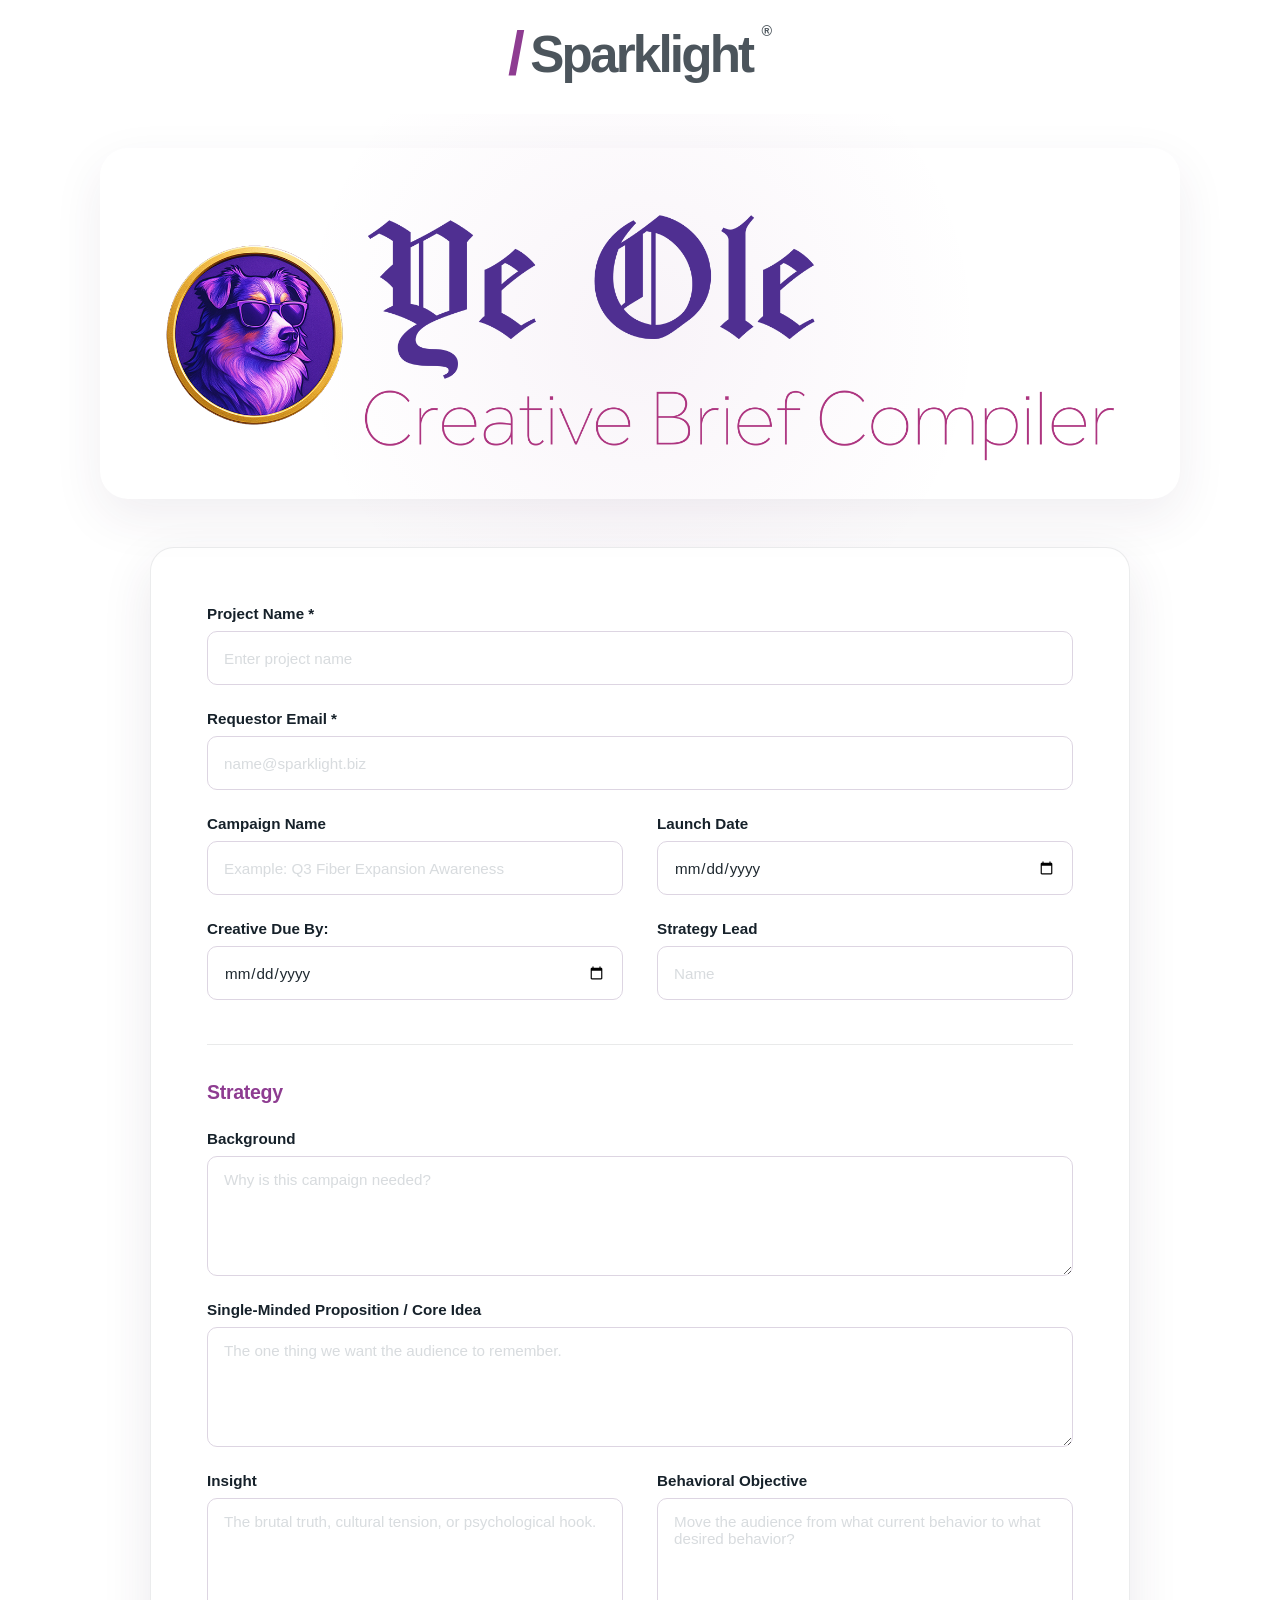
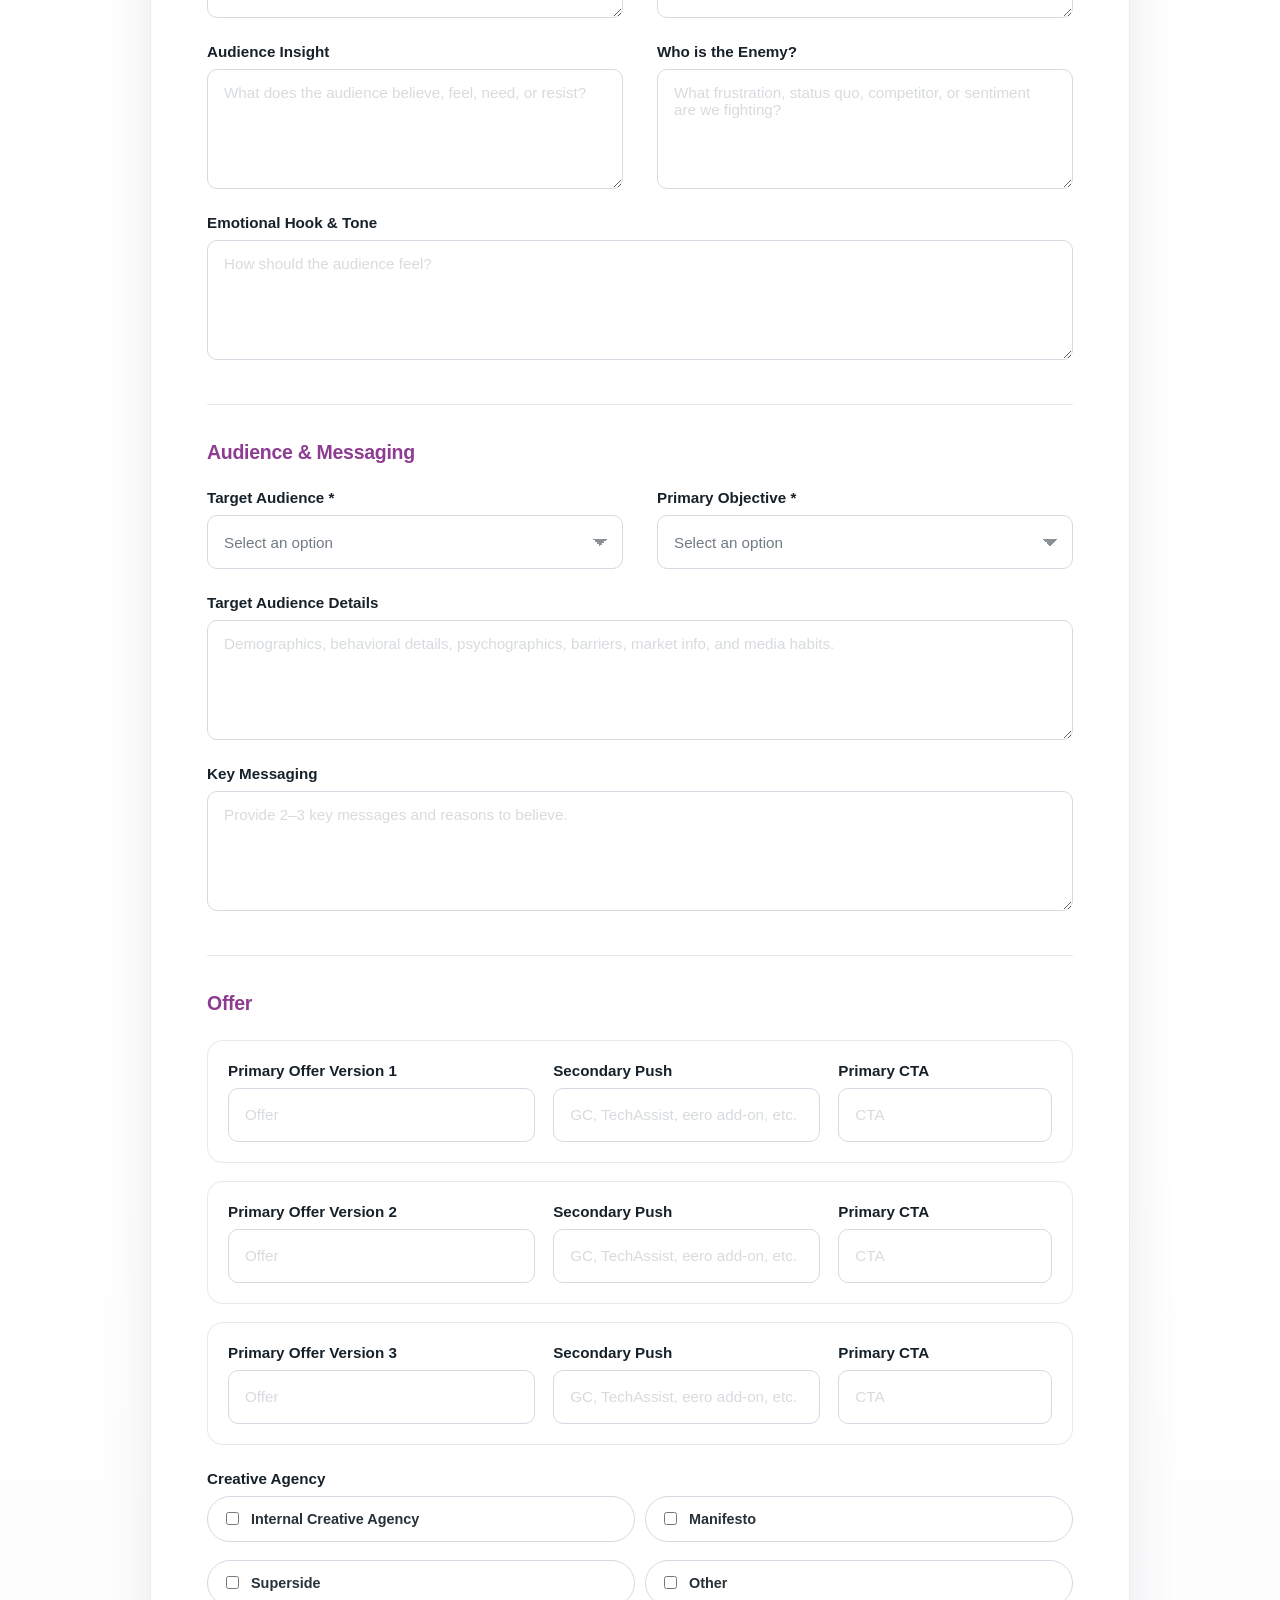
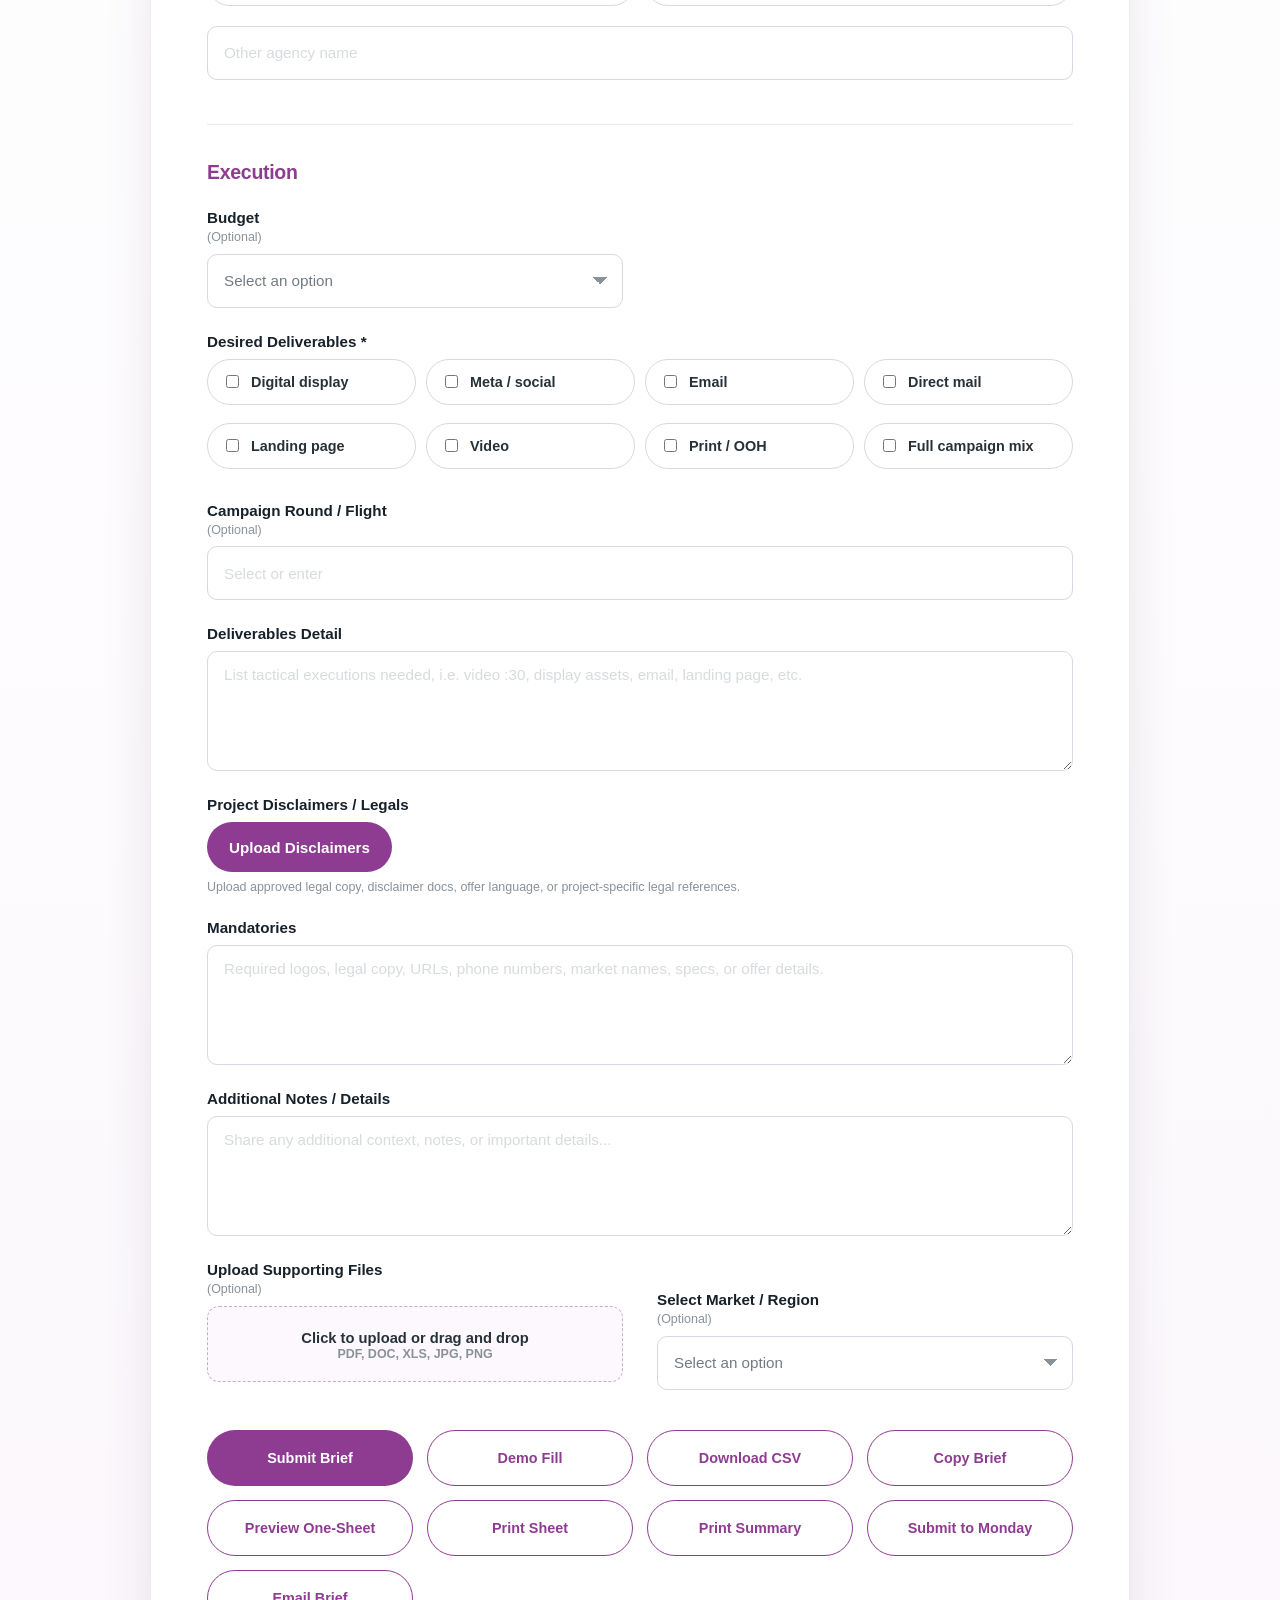
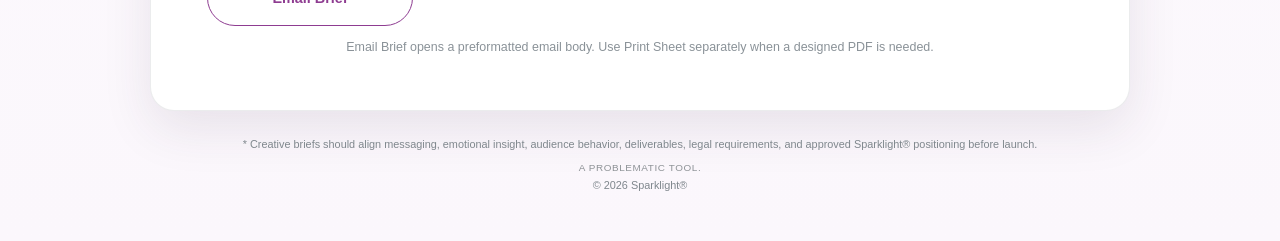
==== index.html @ 7e10f730 "Update index.html" ====
<!DOCTYPE html>
<html lang="en">
<head>
<meta charset="UTF-8">
<meta name="viewport" content="width=device-width, initial-scale=1.0">
<title>Ye Ole Creative Brief Compiler 2.0</title>
<style>
:root{
  --sp-purple:#8e3c91;
  --sp-purple-dark:#6f2f72;
  --sp-ink:#263238;
  --sp-muted:#6b747b;
  --sp-line:#ddd5e2;
  --sp-bg:#fbf7fc;
  --sp-shadow:0 18px 50px rgba(61,43,71,.10);
}

*{box-sizing:border-box}

body{
  margin:0;
  min-height:100vh;
  font-family:Arial, Helvetica, sans-serif;
  color:var(--sp-ink);
  background:linear-gradient(180deg,#fff 0%,#fff 55%,#fbf7fc 100%);
}

.page{
  width:min(1180px,100%);
  margin:0 auto;
  padding:24px 20px 44px;
}

.site-header{
  min-height:82px;
  display:flex;
  align-items:center;
  justify-content:center;
  padding-bottom:30px;
}

.sparklight-logo{
  width:min(260px,48vw);
  height:auto;
  display:block;
}

.sparklight-wordmark{
  display:flex;
  align-items:center;
  justify-content:center;
  gap:.16em;
  color:#4c555c;
  font-size:clamp(2rem,4vw,3.2rem);
  font-weight:800;
  line-height:1;
  letter-spacing:-.055em;
}

.sparklight-slash{
  color:var(--sp-purple);
  font-size:1.18em;
  font-weight:900;
  transform:translateY(-.02em);
}

.sparklight-wordmark sup{
  font-size:.28em;
  letter-spacing:0;
  margin-left:.06em;
  align-self:flex-start;
}

.hero{
  display:flex;
  justify-content:center;
  align-items:center;
  padding:34px 0 48px;
  background:radial-gradient(circle at center,rgba(142,60,145,.06),transparent 56%);
}

.hero-lockup-img{
  width:min(960px,92%);
  height:auto;
  display:block;
}

.hero-lockup-img{
  width:min(1080px,100%);
  height:auto;
  display:block;
  margin:0 auto;
  border-radius:28px;
  box-shadow:0 18px 50px rgba(61,43,71,.08);
}

.form-card{
  width:min(980px,100%);
  margin:0 auto;
  padding:clamp(32px,4.5vw,56px);
  background:#fff;
  border:1px solid rgba(38,50,56,.09);
  border-radius:24px;
  box-shadow:var(--sp-shadow);
}

.form-section{
  margin-top:44px;
  padding-top:36px;
  border-top:1px solid rgba(38,50,56,.10);
}

.form-section:first-of-type{
  margin-top:0;
  padding-top:0;
  border-top:0;
}

.section-title{
  margin:0 0 24px;
  color:var(--sp-purple);
  font-size:1.22rem;
  line-height:1.2;
  font-weight:800;
  letter-spacing:-.015em;
}

.grid{
  display:grid;
  grid-template-columns:repeat(2,minmax(0,1fr));
  gap:24px 34px;
}

.field{display:flex;flex-direction:column}
.field.full{grid-column:1/-1}

label{
  margin:0 0 8px;
  color:#16212a;
  font-size:.95rem;
  line-height:1.25;
  font-weight:800;
}

.hint{
  display:block;
  margin-top:3px;
  color:#8a9298;
  font-size:.78rem;
  font-weight:400;
}

input,select,textarea{
  width:100%;
  min-height:54px;
  padding:14px 16px;
  border:1px solid var(--sp-line);
  border-radius:10px;
  background:#fff;
  color:#1f2930;
  font:inherit;
  font-size:.95rem;
  outline:none;
  transition:border-color .18s ease,box-shadow .18s ease;
}

textarea{
  min-height:120px;
  resize:vertical;
}

input::placeholder,
textarea::placeholder{
  color:#aeb6bc;
  opacity:.48;
}

select{
  color:#727b82;
  appearance:none;
  background-image:
    linear-gradient(45deg,transparent 50%,#8a9298 50%),
    linear-gradient(135deg,#8a9298 50%,transparent 50%);
  background-position:calc(100% - 22px) 50%,calc(100% - 15px) 50%;
  background-size:7px 7px,7px 7px;
  background-repeat:no-repeat;
}

input:focus,select:focus,textarea:focus{
  border-color:var(--sp-purple);
  box-shadow:0 0 0 4px rgba(142,60,145,.10);
}

.offer-grid{
  display:grid;
  grid-template-columns:1.15fr 1fr .8fr;
  gap:18px;
  align-items:end;
  padding:20px;
  margin-bottom:18px;
  border:1px solid rgba(38,50,56,.10);
  border-radius:16px;
  background:#fff;
}

.choice-grid{
  display:grid;
  grid-template-columns:repeat(2,minmax(0,1fr));
  gap:10px;
}

.deliverable-choice-grid{
  grid-template-columns:repeat(4,minmax(0,1fr));
}

.choice-pill{
  min-height:46px;
  padding:12px 14px;
  border:1px solid var(--sp-line);
  border-radius:999px;
  display:flex;
  align-items:center;
  gap:9px;
  color:#263238;
  font-size:.9rem;
  font-weight:700;
  background:#fff;
  cursor:pointer;
}

.choice-pill input{
  width:auto;
  min-height:auto;
  accent-color:var(--sp-purple);
}

.upload-row{
  display:grid;
  grid-template-columns:1fr 1fr;
  gap:34px;
  align-items:end;
  margin-top:24px;
}

.file-box{
  min-height:76px;
  padding:16px;
  display:flex;
  align-items:center;
  justify-content:center;
  gap:14px;
  text-align:center;
  border:1.5px dashed rgba(142,60,145,.42);
  border-radius:12px;
  background:#fcf8fd;
  color:var(--sp-purple);
  cursor:pointer;
}

.file-box input{display:none}
.file-box strong{display:block;color:#263238;font-size:.92rem}
.file-box span{display:block;margin-top:4px;color:#8a9298;font-size:.78rem}

.disclaimer-upload{
  display:inline-flex;
  width:max-content;
  align-items:center;
  justify-content:center;
  min-height:50px;
  padding:13px 22px;
  border-radius:999px;
  background:var(--sp-purple);
  color:#fff;
  font-weight:800;
  cursor:pointer;
  margin-bottom:0;
}

.disclaimer-upload input{display:none}

.micro-note{
  margin:8px 0 0;
  color:#8a9298;
  font-size:.78rem;
}

.actions{
  display:grid;
  grid-template-columns:repeat(4,1fr);
  gap:14px;
  margin-top:40px;
}

button{
  min-height:56px;
  padding:12px 16px;
  border:1.5px solid var(--sp-purple);
  border-radius:999px;
  background:#fff;
  color:var(--sp-purple);
  font:inherit;
  font-size:.9rem;
  font-weight:800;
  cursor:pointer;
  transition:transform .18s ease,box-shadow .18s ease,background .18s ease;
}

button:hover{
  transform:translateY(-1px);
  box-shadow:0 12px 24px rgba(61,43,71,.10);
}

button.primary{
  border-color:transparent;
  background:var(--sp-purple);
  color:#fff;
}

.email-helper{
  margin:14px 0 0;
  color:#8a9298;
  font-size:.78rem;
  text-align:center;
}

.executive-brief{
  display:none;
  width:min(980px,100%);
  margin:44px auto 0;
}

.executive-brief.is-visible{display:block}

.brief-sheet{
  background:#fff;
  border:1px solid rgba(38,50,56,.10);
  border-radius:22px;
  box-shadow:0 22px 58px rgba(61,43,71,.12);
  padding:44px;
}

.brief-sheet-header{
  display:flex;
  justify-content:space-between;
  gap:28px;
  align-items:flex-start;
  padding-bottom:24px;
  border-bottom:4px solid var(--sp-purple);
}

.brief-eyebrow{
  margin:0 0 8px;
  color:var(--sp-purple);
  font-size:.78rem;
  font-weight:900;
  letter-spacing:.12em;
  text-transform:uppercase;
}

.brief-sheet-header h2{
  margin:0;
  color:#263238;
  font-size:2.25rem;
  line-height:1.04;
  font-weight:900;
  letter-spacing:-.045em;
}

.brief-meta{
  margin:10px 0 0;
  color:#667078;
  font-size:.94rem;
}

.brief-logo{
  width:170px;
  height:auto;
  object-fit:contain;
}

.brief-logo-wordmark{
  color:#4c555c;
  font-size:1.6rem;
  font-weight:800;
  letter-spacing:-.04em;
  white-space:nowrap;
}

.brief-logo-wordmark .slash{
  color:var(--sp-purple);
  font-weight:900;
}

.brief-hero-row{
  display:grid;
  grid-template-columns:1.3fr 1fr;
  gap:18px;
  margin:26px 0;
}

.brief-callout{
  padding:22px;
  border-radius:18px;
  background:var(--sp-purple);
  color:#fff;
}

.brief-callout.secondary{
  background:#f7eef9;
  color:#263238;
  border:1px solid rgba(142,60,145,.16);
}

.brief-callout span{
  display:block;
  margin-bottom:8px;
  font-size:.75rem;
  font-weight:900;
  letter-spacing:.1em;
  text-transform:uppercase;
  opacity:.85;
}

.brief-callout p{
  margin:0;
  font-size:1.12rem;
  line-height:1.35;
  font-weight:700;
}

.brief-grid{
  display:grid;
  grid-template-columns:repeat(2,minmax(0,1fr));
  gap:18px;
}

.brief-panel{
  min-height:146px;
  padding:20px;
  border-radius:16px;
  border:1px solid rgba(38,50,56,.10);
  background:#fff;
}

.brief-panel.accent{
  background:#fbf7fc;
  border-color:rgba(142,60,145,.18);
}

.brief-panel h3{
  margin:0 0 10px;
  color:var(--sp-purple);
  font-size:.9rem;
  line-height:1.2;
  font-weight:900;
  letter-spacing:.02em;
  text-transform:uppercase;
}

.brief-panel p,.brief-panel li{
  margin:0;
  color:#34424a;
  font-size:.92rem;
  line-height:1.55;
}

.brief-panel ul{
  margin:0;
  padding-left:18px;
}

.brief-sheet-footer{
  display:grid;
  grid-template-columns:1.4fr .6fr;
  gap:18px;
  margin-top:18px;
  padding-top:20px;
  border-top:1px solid rgba(38,50,56,.12);
}

.brief-sheet-footer strong{
  display:block;
  margin-bottom:6px;
  color:var(--sp-purple);
  font-size:.8rem;
  font-weight:900;
  letter-spacing:.08em;
  text-transform:uppercase;
}

.brief-sheet-footer p{
  margin:0;
  color:#34424a;
  font-size:.9rem;
  line-height:1.5;
}

.footer{
  width:min(980px,100%);
  margin:26px auto 0;
  text-align:center;
  color:#7f878d;
  font-size:.68rem;
  line-height:1.45;
}

.footer p{margin:3px 0}
.footer .tool-tag{margin-top:8px;font-size:.62rem;letter-spacing:.06em;text-transform:uppercase;color:#8d9296}

.toast{
  position:fixed;
  left:50%;
  bottom:20px;
  transform:translateX(-50%) translateY(12px);
  padding:13px 18px;
  border-radius:999px;
  background:#263238;
  color:#fff;
  box-shadow:0 14px 34px rgba(0,0,0,.20);
  opacity:0;
  pointer-events:none;
  transition:.2s ease;
  z-index:20;
}

.toast.show{
  opacity:1;
  transform:translateX(-50%) translateY(0);
}

@media(max-width:1100px){
  .actions{grid-template-columns:repeat(2,1fr)}
}

@media(max-width:900px){
  .page{padding:16px 14px 34px}
  .hero-lockup-html{flex-direction:column;text-align:center;gap:18px;padding:30px 18px;min-height:auto}
  
  .site-header{min-height:64px;padding-bottom:22px}
  .sparklight-logo{width:min(220px,58vw)}
  .hero{padding:20px 0 30px}
  .hero-lockup-img{width:min(720px,96%)}
  .form-card{padding:28px 20px 32px;border-radius:22px}
  .grid,.offer-grid,.upload-row,.actions,.brief-hero-row,.brief-grid,.brief-sheet-footer{grid-template-columns:1fr}
  .choice-grid,.deliverable-choice-grid{grid-template-columns:1fr}
  .form-section{margin-top:34px;padding-top:28px}
  .section-title{margin-bottom:18px;font-size:1.08rem}
  .brief-sheet{padding:28px 20px}
  .brief-sheet-header{display:grid}
  .brief-logo{width:140px}
  .brief-sheet-header h2{font-size:1.9rem}
}

@media(max-width:480px){
  .page{padding-left:10px;padding-right:10px}
  .hero{padding:16px 0 22px}
  .form-card{padding:24px 16px 28px;border-radius:18px}
  input,select,textarea{min-height:52px;padding:13px 14px;font-size:.92rem}
  label{font-size:.9rem}
}

@media print{
  body{background:#fff}
  .site-header,.hero,.form-card,.footer,.toast,.email-helper{display:none!important}
  .page{width:100%;max-width:none;padding:0;margin:0}
  .executive-brief{display:block!important;width:100%;margin:0}
  .brief-sheet{box-shadow:none;border:0;border-radius:0;padding:.45in}
  .brief-sheet-header h2{font-size:28pt}
  .brief-callout p{font-size:12pt}
  .brief-panel{break-inside:avoid;min-height:auto}
  @page{size:letter;margin:.35in}
}
</style>
</head>

<body>
<div class="page">
  <header class="site-header">
    <div class="sparklight-wordmark" aria-label="Sparklight">
      <span class="sparklight-slash">/</span>
      <span>Sparklight</span><sup>®</sup>
    </div>
  </header>

  <section class="hero">
    <img
      class="hero-lockup-img"
      src="assets/spark-cb-hero-lockup.png"
      alt="Ye Ole Creative Brief Compiler"
    >
  </section>

  <main class="form-card">
    <form id="briefForm">
      <section class="form-section">
        <div class="grid">
          <div class="field full">
            <label for="projectName">Project Name *</label>
            <input id="projectName" name="Project Name" required placeholder="Enter project name">
          </div>

          <div class="field full">
            <label for="requestorEmail">Requestor Email *</label>
            <input id="requestorEmail" name="Requestor Email" type="email" required placeholder="name@sparklight.biz">
          </div>

          <div class="field">
            <label for="timeline">Campaign Name</label>
            <input id="timeline" name="Campaign Name" placeholder="Example: Q3 Fiber Expansion Awareness">
          </div>

          <div class="field">
            <label for="launchDate">Launch Date</label>
            <input id="launchDate" name="Launch Date" type="date">
          </div>

          <div class="field">
            <label for="dueBy">Creative Due By:</label>
            <input id="dueBy" name="Creative Due By" type="date">
          </div>

          <div class="field">
            <label for="strategyLead">Strategy Lead</label>
            <input id="strategyLead" name="Strategy Lead" placeholder="Name">
          </div>
        </div>
      </section>

      <section class="form-section">
        <h3 class="section-title">Strategy</h3>
        <div class="grid">
          <div class="field full">
            <label for="background">Background</label>
            <textarea id="background" name="Background" placeholder="Why is this campaign needed?"></textarea>
          </div>

          <div class="field full">
            <label for="smp">Single-Minded Proposition / Core Idea</label>
            <textarea id="smp" name="Single-Minded Proposition" placeholder="The one thing we want the audience to remember."></textarea>
          </div>

          <div class="field">
            <label for="insight">Insight</label>
            <textarea id="insight" name="Insight" placeholder="The brutal truth, cultural tension, or psychological hook."></textarea>
          </div>

          <div class="field">
            <label for="behavior">Behavioral Objective</label>
            <textarea id="behavior" name="Behavioral Objective" placeholder="Move the audience from what current behavior to what desired behavior?"></textarea>
          </div>

          <div class="field">
            <label for="audienceInsight">Audience Insight</label>
            <textarea id="audienceInsight" name="Audience Insight" placeholder="What does the audience believe, feel, need, or resist?"></textarea>
          </div>

          <div class="field">
            <label for="enemy">Who is the Enemy?</label>
            <textarea id="enemy" name="Enemy" placeholder="What frustration, status quo, competitor, or sentiment are we fighting?"></textarea>
          </div>

          <div class="field full">
            <label for="tone">Emotional Hook & Tone</label>
            <textarea id="tone" name="Emotional Hook and Tone" placeholder="How should the audience feel?"></textarea>
          </div>
        </div>
      </section>

      <section class="form-section">
        <h3 class="section-title">Audience & Messaging</h3>
        <div class="grid">
          <div class="field">
            <label for="targetAudienceType">Target Audience *</label>
            <select id="targetAudienceType" name="Target Audience Type" required>
              <option value="">Select an option</option>
              <option>Residential prospects</option>
              <option>Existing residential customers</option>
              <option>Business prospects</option>
              <option>Existing business customers</option>
              <option>Competitive switchers</option>
              <option>Fiber expansion area</option>
              <option>Other</option>
            </select>
          </div>

          <div class="field">
            <label for="objective">Primary Objective *</label>
            <select id="objective" name="Primary Objective" required>
              <option value="">Select an option</option>
              <option>Awareness</option>
              <option>Consideration</option>
              <option>Lead generation</option>
              <option>Sales / conversion</option>
              <option>Retention</option>
              <option>Winback</option>
              <option>Education</option>
            </select>
          </div>

          <div class="field full">
            <label for="targetAudience">Target Audience Details</label>
            <textarea id="targetAudience" name="Target Audience Details" placeholder="Demographics, behavioral details, psychographics, barriers, market info, and media habits."></textarea>
          </div>

          <div class="field full">
            <label for="keyMessaging">Key Messaging</label>
            <textarea id="keyMessaging" name="Key Messaging" placeholder="Provide 2–3 key messages and reasons to believe."></textarea>
          </div>
        </div>
      </section>

      <section class="form-section">
        <h3 class="section-title">Offer</h3>

        <div class="offer-grid">
          <div class="field"><label for="offer1">Primary Offer Version 1</label><input id="offer1" name="Primary Offer Version 1" placeholder="Offer"></div>
          <div class="field"><label for="secondary1">Secondary Push</label><input id="secondary1" name="Secondary Push 1" placeholder="GC, TechAssist, eero add-on, etc."></div>
          <div class="field"><label for="cta1">Primary CTA</label><input id="cta1" name="Primary CTA 1" placeholder="CTA"></div>
        </div>

        <div class="offer-grid">
          <div class="field"><label for="offer2">Primary Offer Version 2</label><input id="offer2" name="Primary Offer Version 2" placeholder="Offer"></div>
          <div class="field"><label for="secondary2">Secondary Push</label><input id="secondary2" name="Secondary Push 2" placeholder="GC, TechAssist, eero add-on, etc."></div>
          <div class="field"><label for="cta2">Primary CTA</label><input id="cta2" name="Primary CTA 2" placeholder="CTA"></div>
        </div>

        <div class="offer-grid">
          <div class="field"><label for="offer3">Primary Offer Version 3</label><input id="offer3" name="Primary Offer Version 3" placeholder="Offer"></div>
          <div class="field"><label for="secondary3">Secondary Push</label><input id="secondary3" name="Secondary Push 3" placeholder="GC, TechAssist, eero add-on, etc."></div>
          <div class="field"><label for="cta3">Primary CTA</label><input id="cta3" name="Primary CTA 3" placeholder="CTA"></div>
        </div>

        <div class="field full" style="margin-top:24px;">
          <label>Creative Agency</label>
          <div class="choice-grid" role="group" aria-label="Creative Agency">
            <label class="choice-pill"><input type="checkbox" name="agencyChoice" value="Internal Creative Agency"> Internal Creative Agency</label>
            <label class="choice-pill"><input type="checkbox" name="agencyChoice" value="Manifesto"> Manifesto</label>
            <label class="choice-pill"><input type="checkbox" name="agencyChoice" value="Superside"> Superside</label>
            <label class="choice-pill"><input type="checkbox" name="agencyChoice" value="Other"> Other</label>
          </div>
          <input id="agencyOther" name="Creative Agency Other" placeholder="Other agency name" style="margin-top:12px;">
        </div>
      </section>

      <section class="form-section">
        <h3 class="section-title">Execution</h3>
        <div class="grid">
          <div class="field">
            <label for="budget">Budget <span class="hint">(Optional)</span></label>
            <select id="budget" name="Budget">
              <option value="">Select an option</option>
              <option>Not confirmed</option>
              <option>Under $5K</option>
              <option>$5K–$15K</option>
              <option>$15K–$50K</option>
              <option>$50K+</option>
            </select>
          </div>

          <div class="field full">
            <label>Desired Deliverables *</label>
            <div class="choice-grid deliverable-choice-grid" role="group" aria-label="Desired Deliverables">
              <label class="choice-pill"><input type="checkbox" name="deliverableChoice" value="Digital display"> Digital display</label>
              <label class="choice-pill"><input type="checkbox" name="deliverableChoice" value="Meta / social"> Meta / social</label>
              <label class="choice-pill"><input type="checkbox" name="deliverableChoice" value="Email"> Email</label>
              <label class="choice-pill"><input type="checkbox" name="deliverableChoice" value="Direct mail"> Direct mail</label>
              <label class="choice-pill"><input type="checkbox" name="deliverableChoice" value="Landing page"> Landing page</label>
              <label class="choice-pill"><input type="checkbox" name="deliverableChoice" value="Video"> Video</label>
              <label class="choice-pill"><input type="checkbox" name="deliverableChoice" value="Print / OOH"> Print / OOH</label>
              <label class="choice-pill"><input type="checkbox" name="deliverableChoice" value="Full campaign mix"> Full campaign mix</label>
            </div>
          </div>

          <div class="field full">
            <label for="campaignRound">Campaign Round / Flight <span class="hint">(Optional)</span></label>
            <input id="campaignRound" name="Campaign Round / Flight" placeholder="Select or enter">
          </div>

          <div class="field full">
            <label for="deliverables">Deliverables Detail</label>
            <textarea id="deliverables" name="Deliverables Detail" placeholder="List tactical executions needed, i.e. video :30, display assets, email, landing page, etc."></textarea>
          </div>

          <div class="field full">
            <label>Project Disclaimers / Legals</label>
            <label class="disclaimer-upload">
              <input id="disclaimerFiles" name="Disclaimer Files" type="file" multiple>
              Upload Disclaimers
            </label>
            <p class="micro-note">Upload approved legal copy, disclaimer docs, offer language, or project-specific legal references.</p>
          </div>

          <div class="field full">
            <label for="mandatories">Mandatories</label>
            <textarea id="mandatories" name="Mandatories" placeholder="Required logos, legal copy, URLs, phone numbers, market names, specs, or offer details."></textarea>
          </div>

          <div class="field full">
            <label for="additionalNotes">Additional Notes / Details</label>
            <textarea id="additionalNotes" name="Additional Notes / Details" placeholder="Share any additional context, notes, or important details..."></textarea>
          </div>
        </div>

        <div class="upload-row">
          <div class="field">
            <label>Upload Supporting Files <span class="hint">(Optional)</span></label>
            <label class="file-box"><input id="supportingFiles" type="file" multiple><span><strong>Click to upload or drag and drop</strong>PDF, DOC, XLS, JPG, PNG</span></label>
          </div>
          <div class="field">
            <label for="market">Select Market / Region <span class="hint">(Optional)</span></label>
            <select id="market" name="Market / Region">
              <option value="">Select an option</option>
              <option>Idaho Falls</option>
              <option>Rio Rancho</option>
              <option>Sioux City</option>
              <option>SW Oklahoma</option>
              <option>SE Oklahoma</option>
              <option>Central Missouri</option>
              <option>East Texas</option>
              <option>Gulfport / Biloxi-Pascagoula</option>
              <option>Boise</option>
              <option>Other / Multiple Markets</option>
            </select>
          </div>
        </div>
      </section>

      <div class="actions">
        <button type="button" class="primary" onclick="submitBrief()">Submit Brief</button>
        <button type="button" onclick="fillDemoData()">Demo Fill</button>
        <button type="button" onclick="downloadCsv()">Download CSV</button>
        <button type="button" onclick="copyBrief()">Copy Brief</button>
        <button type="button" onclick="generateExecutiveBrief()">Preview One-Sheet</button>
        <button type="button" onclick="printExecutiveBrief()">Print Sheet</button>
        <button type="button" onclick="printSummary()">Print Summary</button>
        <button type="button" onclick="submitToMonday()">Submit to Monday</button>
        <button type="button" onclick="emailBrief()">Email Brief</button>
      </div>
      <p class="email-helper">Email Brief opens a preformatted email body. Use Print Sheet separately when a designed PDF is needed.</p>
    </form>
  </main>

  <section id="executiveBrief" class="executive-brief">
    <div class="brief-sheet">
      <header class="brief-sheet-header">
        <div>
          <p class="brief-eyebrow">Executive Creative Brief</p>
          <h2 id="sheetProjectName">Project Name</h2>
          <p id="sheetMeta" class="brief-meta">Timeline • Objective • Market</p>
        </div>
        <div class="brief-logo-wordmark"><span class="slash">/</span> Sparklight<sup>®</sup></div>
      </header>

      <div class="brief-hero-row">
        <article class="brief-callout"><span>The Big Idea</span><p id="sheetSmp">The single-minded proposition will appear here.</p></article>
        <article class="brief-callout secondary"><span>Behavior Shift</span><p id="sheetBehavior">The behavioral objective will appear here.</p></article>
      </div>

      <div class="brief-grid">
        <article class="brief-panel accent"><h3>The Problem</h3><p id="sheetBackground">Background will appear here.</p></article>
        <article class="brief-panel"><h3>The Audience</h3><p id="sheetAudience">Audience details will appear here.</p></article>
        <article class="brief-panel"><h3>The Insight</h3><p id="sheetInsight">Insight will appear here.</p></article>
        <article class="brief-panel"><h3>Enemy / Tension</h3><p id="sheetEnemy">Enemy or tension will appear here.</p></article>
        <article class="brief-panel"><h3>Messaging</h3><p id="sheetMessaging">Key messaging will appear here.</p></article>
        <article class="brief-panel"><h3>Offer Stack</h3><ul id="sheetOffers"></ul></article>
        <article class="brief-panel"><h3>Tone</h3><p id="sheetTone">Tone will appear here.</p></article>
        <article class="brief-panel"><h3>Deliverables</h3><p id="sheetDeliverables">Deliverables will appear here.</p></article>
      </div>

      <footer class="brief-sheet-footer">
        <div><strong>Mandatories</strong><p id="sheetMandatories">Mandatories will appear here.</p></div>
        <div><strong>CTA</strong><p id="sheetCTA">CTA will appear here.</p></div>
      </footer>
    </div>
  </section>

  <footer class="footer">
    <p>* Creative briefs should align messaging, emotional insight, audience behavior, deliverables, legal requirements, and approved Sparklight® positioning before launch.</p>
    <p class="tool-tag">A Problematic Tool.</p>
    <p>© 2026 Sparklight®</p>
  </footer>
</div>

<div id="toast" class="toast">Ready.</div>

<script>
const MONDAY_API_TOKEN = "PASTE_YOUR_MONDAY_API_TOKEN_HERE";
const MONDAY_BOARD_ID = 18412398738;
const hiddenRecipient = "Farrellt@sparklight.biz";

const fields = [
  ["Project Name", "projectName"],
  ["Requestor Email", "requestorEmail"],
  ["Campaign Name", "timeline"],
  ["Launch Date", "launchDate"],
  ["Creative Due By", "dueBy"],
  ["Strategy Lead", "strategyLead"],
  ["Creative Agency", "agencyChoices"],
  ["Background", "background"],
  ["Single-Minded Proposition", "smp"],
  ["Insight", "insight"],
  ["Behavioral Objective", "behavior"],
  ["Audience Insight", "audienceInsight"],
  ["Enemy", "enemy"],
  ["Emotional Hook and Tone", "tone"],
  ["Target Audience Type", "targetAudienceType"],
  ["Primary Objective", "objective"],
  ["Target Audience Details", "targetAudience"],
  ["Key Messaging", "keyMessaging"],
  ["Primary Offer Version 1", "offer1"],
  ["Secondary Push 1", "secondary1"],
  ["Primary CTA 1", "cta1"],
  ["Primary Offer Version 2", "offer2"],
  ["Secondary Push 2", "secondary2"],
  ["Primary CTA 2", "cta2"],
  ["Primary Offer Version 3", "offer3"],
  ["Secondary Push 3", "secondary3"],
  ["Primary CTA 3", "cta3"],
  ["Budget", "budget"],
  ["Desired Deliverables", "deliverableChoices"],
  ["Campaign Round / Flight", "campaignRound"],
  ["Deliverables Detail", "deliverables"],
  ["Mandatories", "mandatories"],
  ["Additional Notes / Details", "additionalNotes"],
  ["Market / Region", "market"]
];

function val(id, fallback="Not provided"){
  const el = document.getElementById(id);
  const value = el ? String(el.value || "").trim() : "";
  return value || fallback;
}

function setVal(id, value){
  const el = document.getElementById(id);
  if(el) el.value = value;
}

function setText(id, value){
  const el = document.getElementById(id);
  if(el) el.textContent = value || "Not provided";
}

function checkedValues(name){
  return Array.from(document.querySelectorAll(`input[name="${name}"]:checked`)).map(el => el.value);
}

function agencyValue(){
  const selected = checkedValues("agencyChoice");
  const other = val("agencyOther", "");
  if(selected.includes("Other") && other){
    return selected.filter(v => v !== "Other").concat(`Other: ${other}`).join(", ");
  }
  return selected.join(", ");
}

function deliverableValue(){
  return checkedValues("deliverableChoice").join(", ");
}

function formatDate(value){
  if(!value) return "";
  const parts = value.split("-");
  if(parts.length !== 3) return value;
  return `${parts[1]}/${parts[2]}/${parts[0]}`;
}

function validateBrief(){
  const form = document.getElementById("briefForm");
  if(!form.checkValidity()){
    form.reportValidity();
    return false;
  }
  if(!checkedValues("deliverableChoice").length){
    showToast("Please select at least one desired deliverable.");
    return false;
  }
  return true;
}

function showToast(message){
  const toast = document.getElementById("toast");
  toast.textContent = message;
  toast.classList.add("show");
  setTimeout(() => toast.classList.remove("show"), 2200);
}

function getRows(){
  return fields.map(([label,id]) => {
    let value = val(id, "");
    if(id === "agencyChoices") value = agencyValue();
    if(id === "deliverableChoices") value = deliverableValue();
    if(id === "launchDate" || id === "dueBy") value = formatDate(value);
    return [label, value || "Not provided"];
  });
}

function escapeCsv(value){
  return `"${String(value ?? "").replace(/\r?\n/g, " ").trim().replace(/"/g, '""')}"`;
}

function getCsv(){
  let csv = "Section,Response\n";
  getRows().forEach(([label,value]) => csv += `${escapeCsv(label)},${escapeCsv(value)}\n`);
  return csv;
}

function getBriefText(){
  let output = "YE OLE CREATIVE BRIEF COMPILER\n================================\n\n";
  getRows().forEach(([label,value]) => output += `${label}:\n${value}\n\n`);
  output += "© 2026 Sparklight®";
  return output;
}

function downloadCsv(){
  if(!validateBrief()) return;
  const blob = new Blob([getCsv()], {type:"text/csv;charset=utf-8"});
  const link = document.createElement("a");
  link.href = URL.createObjectURL(blob);
  link.download = "sparklight_creative_brief.csv";
  document.body.appendChild(link);
  link.click();
  link.remove();
  URL.revokeObjectURL(link.href);
  showToast("CSV downloaded.");
}

function copyBrief(){
  if(!validateBrief()) return;
  navigator.clipboard.writeText(getBriefText()).then(() => showToast("Brief copied."));
}

function emailBrief(){
  if(!validateBrief()) return;
  generateExecutiveBrief();

  const projectName = val("projectName", "New Project");
  const subject = encodeURIComponent("Creative Brief Submission: " + projectName);
  const body = encodeURIComponent(
`YE OLE CREATIVE BRIEF COMPILER

PROJECT
${projectName}

Requestor: ${val("requestorEmail","")}
Campaign Name: ${val("timeline")}
Launch Date: ${formatDate(val("launchDate", "")) || "Not provided"}
Creative Due By: ${formatDate(val("dueBy", "")) || "Not provided"}
Market / Region: ${val("market")}
Strategy Lead: ${val("strategyLead")}
Creative Agency: ${agencyValue() || "Not provided"}

OBJECTIVE
${val("objective")}

THE BIG IDEA
${val("smp")}

BACKGROUND
${val("background")}

AUDIENCE
${val("targetAudienceType")}
${val("targetAudience")}

INSIGHT
${val("insight")}

BEHAVIOR SHIFT
${val("behavior")}

ENEMY / TENSION
${val("enemy")}

EMOTIONAL HOOK & TONE
${val("tone")}

KEY MESSAGING
${val("keyMessaging")}

OFFERS
1. ${val("offer1","")} | ${val("secondary1","")} | ${val("cta1","")}
2. ${val("offer2","")} | ${val("secondary2","")} | ${val("cta2","")}
3. ${val("offer3","")} | ${val("secondary3","")} | ${val("cta3","")}

DELIVERABLES
${deliverableValue() || "Not provided"}

DELIVERABLE DETAILS
${val("deliverables")}

MANDATORIES / LEGALS
${val("mandatories")}

ADDITIONAL NOTES
${val("additionalNotes")}

—
© 2026 Sparklight®
A Problematic Tool.`
  );

  window.location.href = `mailto:${hiddenRecipient}?subject=${subject}&body=${body}`;
}

function submitBrief(){
  emailBrief();
}

function generateExecutiveBrief(){
  if(!validateBrief()) return;

  setText("sheetProjectName", val("projectName"));
  setText("sheetMeta", `${val("timeline")} • ${val("objective")} • ${val("market")} • Launch: ${formatDate(val("launchDate", "")) || "Not provided"}`);
  setText("sheetSmp", val("smp"));
  setText("sheetBehavior", val("behavior"));
  setText("sheetBackground", val("background"));
  setText("sheetAudience", `${val("targetAudienceType")} — ${val("targetAudience")}`);
  setText("sheetInsight", val("insight"));
  setText("sheetEnemy", val("enemy"));
  setText("sheetMessaging", val("keyMessaging"));
  setText("sheetTone", val("tone"));
  setText("sheetDeliverables", `${deliverableValue() || "Not provided"} — ${val("deliverables")}`);
  setText("sheetMandatories", val("mandatories"));
  setText("sheetCTA", [val("cta1",""), val("cta2",""), val("cta3","")].filter(Boolean).join(" / ") || "Not provided");

  const offers = [
    [val("offer1",""), val("secondary1",""), val("cta1","")],
    [val("offer2",""), val("secondary2",""), val("cta2","")],
    [val("offer3",""), val("secondary3",""), val("cta3","")]
  ];

  const list = document.getElementById("sheetOffers");
  list.innerHTML = "";
  offers.forEach((offer,index) => {
    const content = offer.filter(Boolean).join(" • ");
    if(content){
      const li = document.createElement("li");
      li.textContent = `Version ${index + 1}: ${content}`;
      list.appendChild(li);
    }
  });

  if(!list.children.length){
    const li = document.createElement("li");
    li.textContent = "Not provided";
    list.appendChild(li);
  }

  const executiveBrief = document.getElementById("executiveBrief");
  executiveBrief.classList.add("is-visible");
  executiveBrief.scrollIntoView({behavior:"smooth", block:"start"});
  showToast("One-sheet generated.");
}

function oneSheetMarkup(){
  generateExecutiveBrief();
  const sheet = document.querySelector(".brief-sheet").outerHTML;
  const styles = document.querySelector("style").innerHTML;

  return `<!DOCTYPE html>
<html lang="en">
<head>
<meta charset="UTF-8">
<title>Executive Creative Brief</title>
<style>
${styles}
body{background:#fff!important;margin:0;padding:0}
.print-wrap{width:8.5in;min-height:11in;margin:0 auto;padding:.35in;background:#fff}
.brief-sheet{width:100%;min-height:auto;box-shadow:none!important;border:0!important;border-radius:0!important;padding:0!important}
.brief-sheet-header{padding-bottom:14px!important}
.brief-sheet-header h2{font-size:22pt!important;line-height:1!important}
.brief-meta{font-size:8.5pt!important}
.brief-logo{width:1.45in!important}
.brief-hero-row{gap:10px!important;margin:14px 0!important}
.brief-callout{padding:13px!important;border-radius:12px!important}
.brief-callout span{font-size:7pt!important;margin-bottom:5px!important}
.brief-callout p{font-size:9pt!important;line-height:1.25!important}
.brief-grid{gap:9px!important}
.brief-panel{min-height:auto!important;padding:11px!important;border-radius:10px!important}
.brief-panel h3{font-size:7.5pt!important;margin-bottom:5px!important}
.brief-panel p,.brief-panel li{font-size:7.7pt!important;line-height:1.32!important}
.brief-sheet-footer{gap:10px!important;margin-top:10px!important;padding-top:10px!important}
.brief-sheet-footer strong{font-size:7.5pt!important}
.brief-sheet-footer p{font-size:7.6pt!important;line-height:1.3!important}
.print-actions{display:flex;justify-content:center;gap:12px;padding:18px;border-bottom:1px solid #eee}
.print-actions button{min-height:42px;padding:9px 18px}
@media print{@page{size:letter;margin:.25in}.print-actions{display:none!important}.print-wrap{width:100%;min-height:auto;padding:0}}
</style>
</head>
<body>
  <div class="print-actions">
    <button onclick="window.print()">Print / Save PDF</button>
    <button onclick="window.close()">Close</button>
  </div>
  <main class="print-wrap">${sheet}</main>
</body>
</html>`;
}

function printExecutiveBrief(){
  if(!validateBrief()) return;
  generateExecutiveBrief();
  const printWindow = window.open("", "_blank", "width=900,height=1100");
  if(!printWindow){
    showToast("Popup blocked. Allow popups to open print view.");
    return;
  }
  printWindow.document.open();
  printWindow.document.write(oneSheetMarkup());
  printWindow.document.close();
  printWindow.focus();
}

function printSummary(){
  if(!validateBrief()) return;
  const rows = getRows();
  const tableRows = rows.map(([label, value]) => `<tr><th>${label}</th><td>${value}</td></tr>`).join("");
  const printWindow = window.open("", "_blank", "width=900,height=1100");
  if(!printWindow){
    showToast("Popup blocked. Allow popups to open print summary.");
    return;
  }

  printWindow.document.open();
  printWindow.document.write(`<!DOCTYPE html>
<html><head><meta charset="UTF-8"><title>Creative Brief Summary</title>
<style>
body{font-family:Arial,Helvetica,sans-serif;color:#263238;margin:0;padding:.45in;background:#fff}
h1{color:#8e3c91;font-size:26px;margin:0 0 18px}
table{width:100%;border-collapse:collapse;font-size:12px}
th,td{border:1px solid #ddd5e2;padding:9px 10px;text-align:left;vertical-align:top}
th{width:28%;background:#fbf7fc;color:#8e3c91}
@media print{@page{size:letter;margin:.35in}body{padding:0}}
</style></head><body>
<h1>Creative Brief Summary</h1>
<table>${tableRows}</table>
</body></html>`);
  printWindow.document.close();
  printWindow.focus();
}

async function mondayRequest(query){
  const response = await fetch("https://api.monday.com/v2", {
    method:"POST",
    headers:{
      "Content-Type":"application/json",
      "Authorization":MONDAY_API_TOKEN
    },
    body:JSON.stringify({ query })
  });
  return response.json();
}

async function getMondayUserIdByEmail(email){
  if(!email) return null;
  const query = `query { users(emails: [${JSON.stringify(email)}]) { id name email } }`;
  const data = await mondayRequest(query);
  return data?.data?.users?.[0]?.id || null;
}

async function submitToMonday(){
  if(!validateBrief()) return;
  if(!MONDAY_API_TOKEN || MONDAY_API_TOKEN === "PASTE_YOUR_MONDAY_API_TOKEN_HERE"){
    showToast("Add your Monday API token in the code first.");
    return;
  }

  const requestorId = await getMondayUserIdByEmail(val("requestorEmail", ""));

  const columnValues = {
    "date_mm35xce4": { "date": val("dueBy", "") },
    "color_mm359tn8": { "label": "New Request" },
    "dropdown_mm35bzeg": val("market", "") ? { "labels": [val("market", "")] } : undefined,
    "dropdown_mm35zg7r": agencyValue() ? { "labels": agencyValue().split(", ").filter(Boolean) } : undefined,
    "long_text_mm35nb64": val("smp", ""),
    "long_text_mm35bqfb": val("insight", ""),
    "long_text_mm35b502": val("background", ""),
    "long_text_mm35cehy": val("keyMessaging", ""),
    "date_mm3559e5": { "date": val("launchDate", "") },
    "long_text_mm35aw19": val("objective", "")
  };

  if(requestorId){
    columnValues["multiple_person_mm35caap"] = {
      personsAndTeams:[{ id:Number(requestorId), kind:"person" }]
    };
  }

  Object.keys(columnValues).forEach(key => {
    const value = columnValues[key];
    if(value === undefined || value === "") delete columnValues[key];
    if(value && typeof value === "object" && "date" in value && !value.date) delete columnValues[key];
    if(value && typeof value === "object" && "labels" in value && !value.labels.length) delete columnValues[key];
  });

  const query = `
    mutation {
      create_item(
        board_id: ${MONDAY_BOARD_ID},
        item_name: ${JSON.stringify(val("projectName", "Untitled Creative Brief"))},
        column_values: ${JSON.stringify(JSON.stringify(columnValues))}
      ) { id }
    }
  `;

  try{
    const data = await mondayRequest(query);
    console.log("Monday response:", data);

    if(data.errors){
      console.error(data.errors);
      showToast("Monday submission failed. Check console.");
      return;
    }

    showToast("Submitted to Monday successfully.");
  }catch(error){
    console.error(error);
    showToast("Connection to Monday failed.");
  }
}

function fillDemoData(){
  setVal("projectName","Q3 Fiber Expansion Awareness Campaign");
  setVal("requestorEmail","tfarrell@sparklight.biz");
  setVal("timeline","Q3 Fiber Expansion Awareness");
  setVal("launchDate","2026-08-15");
  setVal("dueBy","2026-07-15");
  setVal("strategyLead","Creative Strategy Team");
  setVal("background","New fiber expansion markets require awareness and consideration creative that positions Sparklight as the premium local provider.");
  setVal("smp","Fiber internet should feel reliable, simple, and built for modern households.");
  setVal("insight","Consumers are frustrated with inconsistent providers and unclear pricing.");
  setVal("behavior","Move customers from passive dissatisfaction to actively switching providers.");
  setVal("audienceInsight","Families and remote workers want internet they never have to think about.");
  setVal("enemy","Buffering, outages, pricing confusion, and unreliable competitors.");
  setVal("tone","Confident, modern, premium, trustworthy, slightly playful.");
  setVal("targetAudienceType","Fiber expansion area");
  setVal("objective","Awareness");
  setVal("targetAudience","Residential households in newly expanded fiber markets with high streaming and gaming usage.");
  setVal("keyMessaging","Fueled by the speed and reliability of fiber. Local support. Transparent pricing.");
  setVal("offer1","1 Gig Fiber Internet for $65/mo");
  setVal("secondary1","$200 Gift Card");
  setVal("cta1","Check Availability");
  setVal("offer2","Free Installation");
  setVal("secondary2","Free Modem");
  setVal("cta2","Shop Plans");
  setVal("offer3","Multi-Gig Fiber");
  setVal("secondary3","Whole Home WiFi");
  setVal("cta3","Get Started");
  setVal("budget","$15K–$50K");
  setVal("campaignRound","SPK_Q326_FiberExpansion");
  setVal("deliverables","Meta ads, HTML5 display, landing page hero refresh, email campaign, :15 video.");
  setVal("mandatories","Use current Sparklight fiber positioning, approved legal disclaimers, and Q3 rate card pricing.");
  setVal("additionalNotes","Creative should feel premium, modern, and cleaner than local competitors.");
  setVal("market","Boise");

  document.querySelectorAll('input[name="agencyChoice"], input[name="deliverableChoice"]').forEach(el => el.checked = false);
  const agency = document.querySelector('input[name="agencyChoice"][value="Internal Creative Agency"]');
  if(agency) agency.checked = true;
  ["Meta / social","Email","Landing page","Video"].forEach(v => {
    const box = document.querySelector(`input[name="deliverableChoice"][value="${v}"]`);
    if(box) box.checked = true;
  });

  showToast("Demo brief loaded.");
}
</script>
</body>
</html>
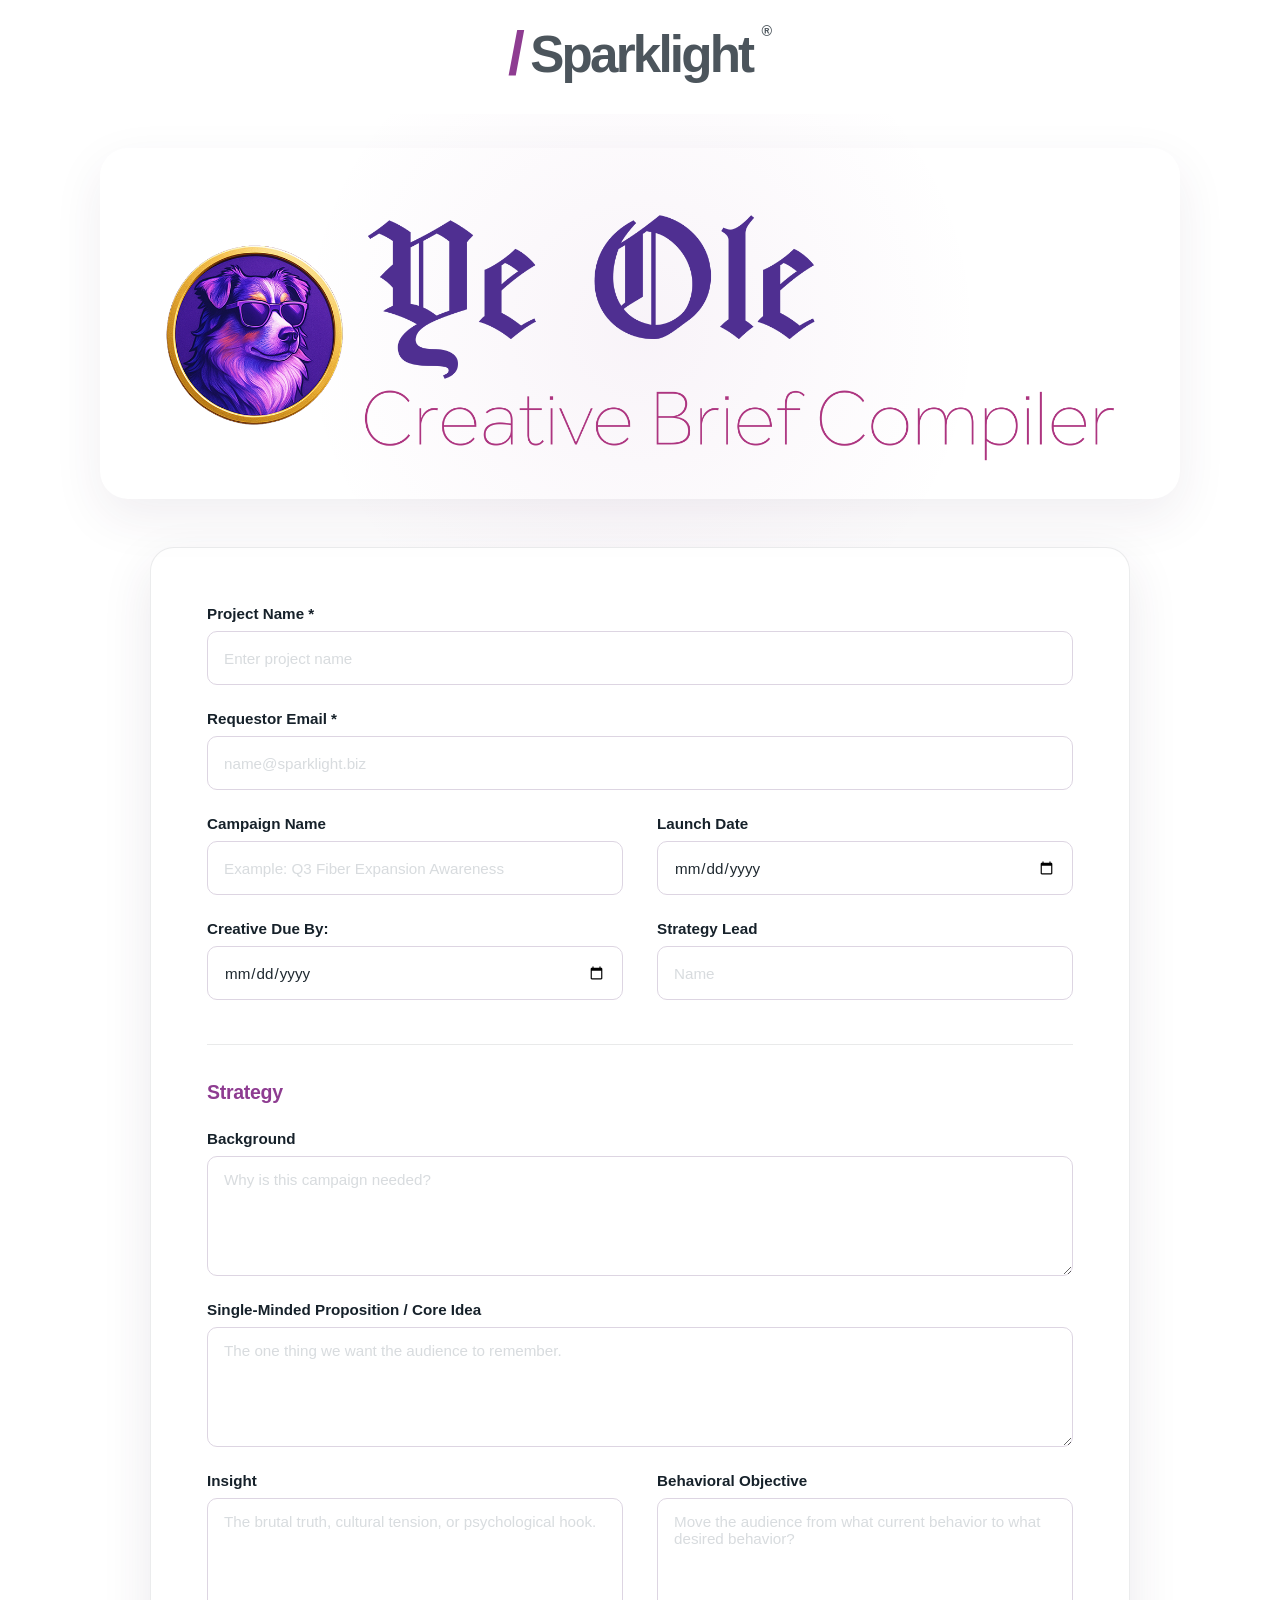
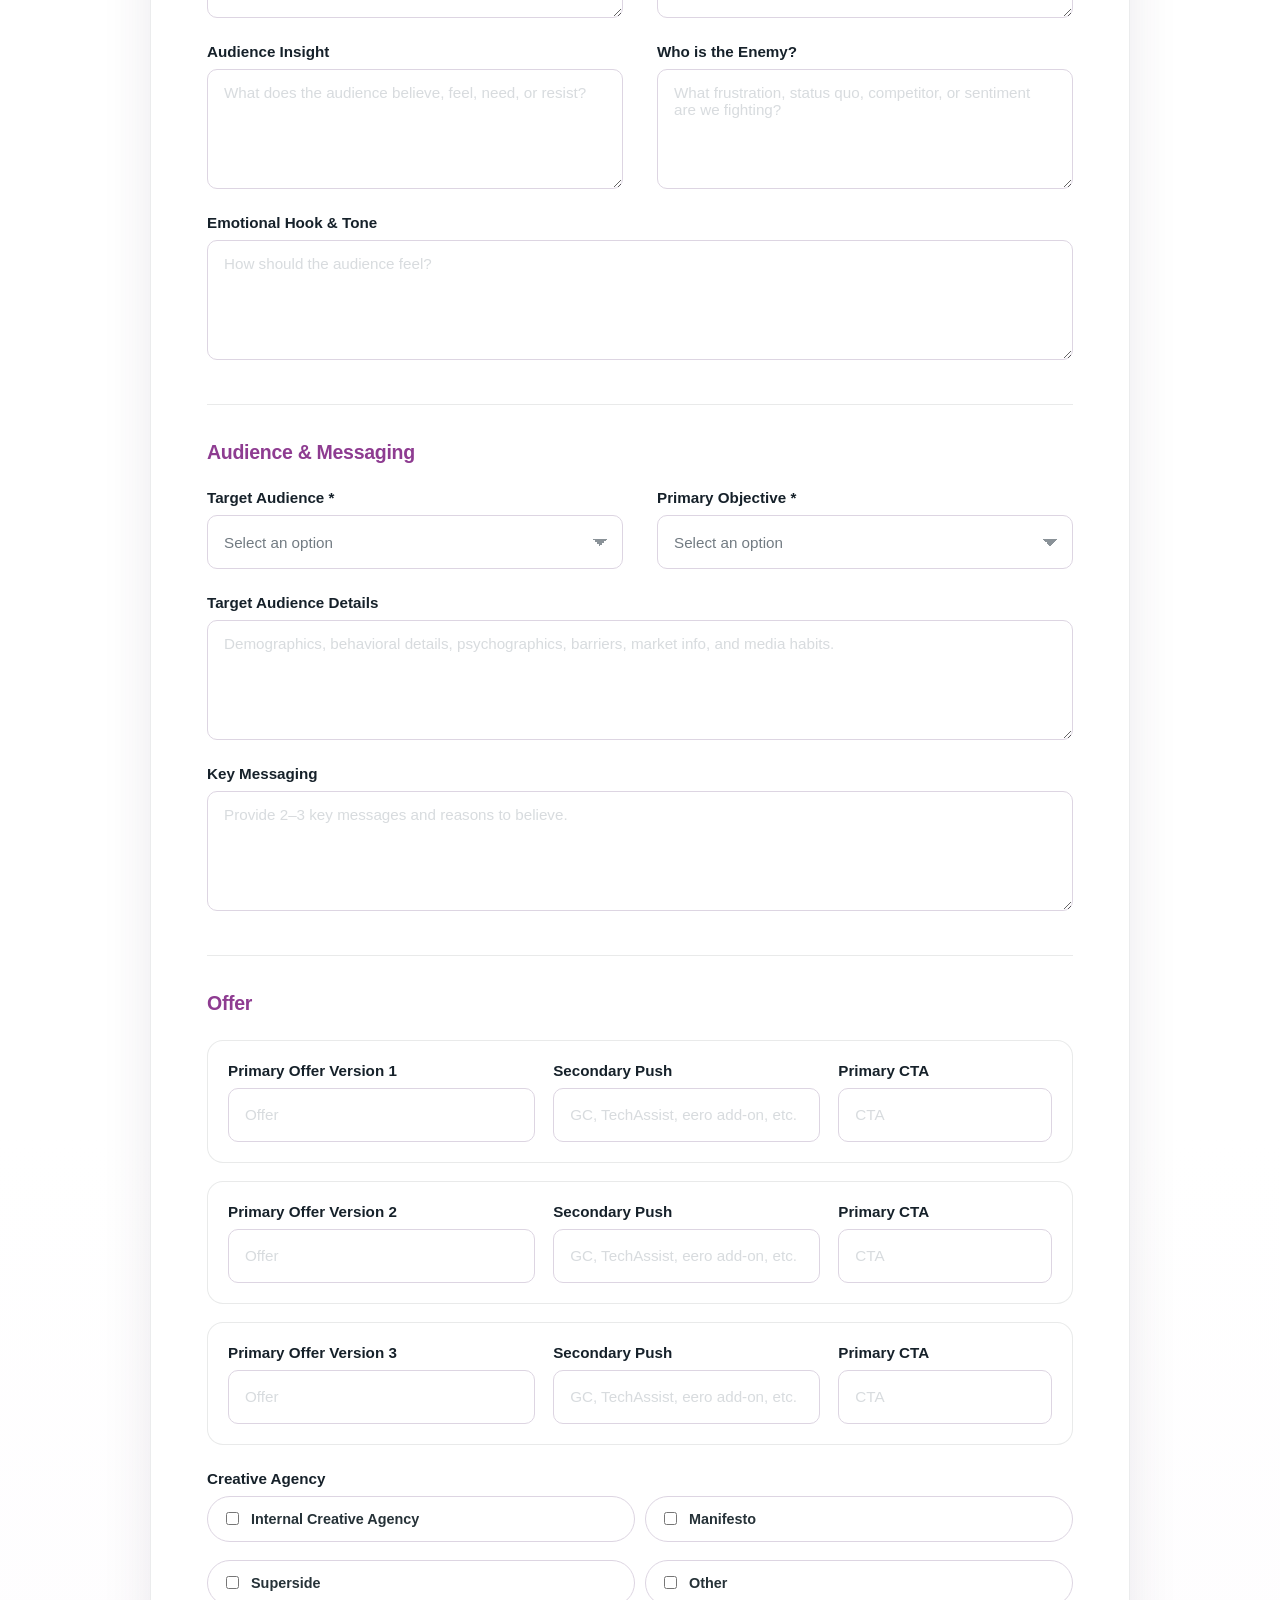
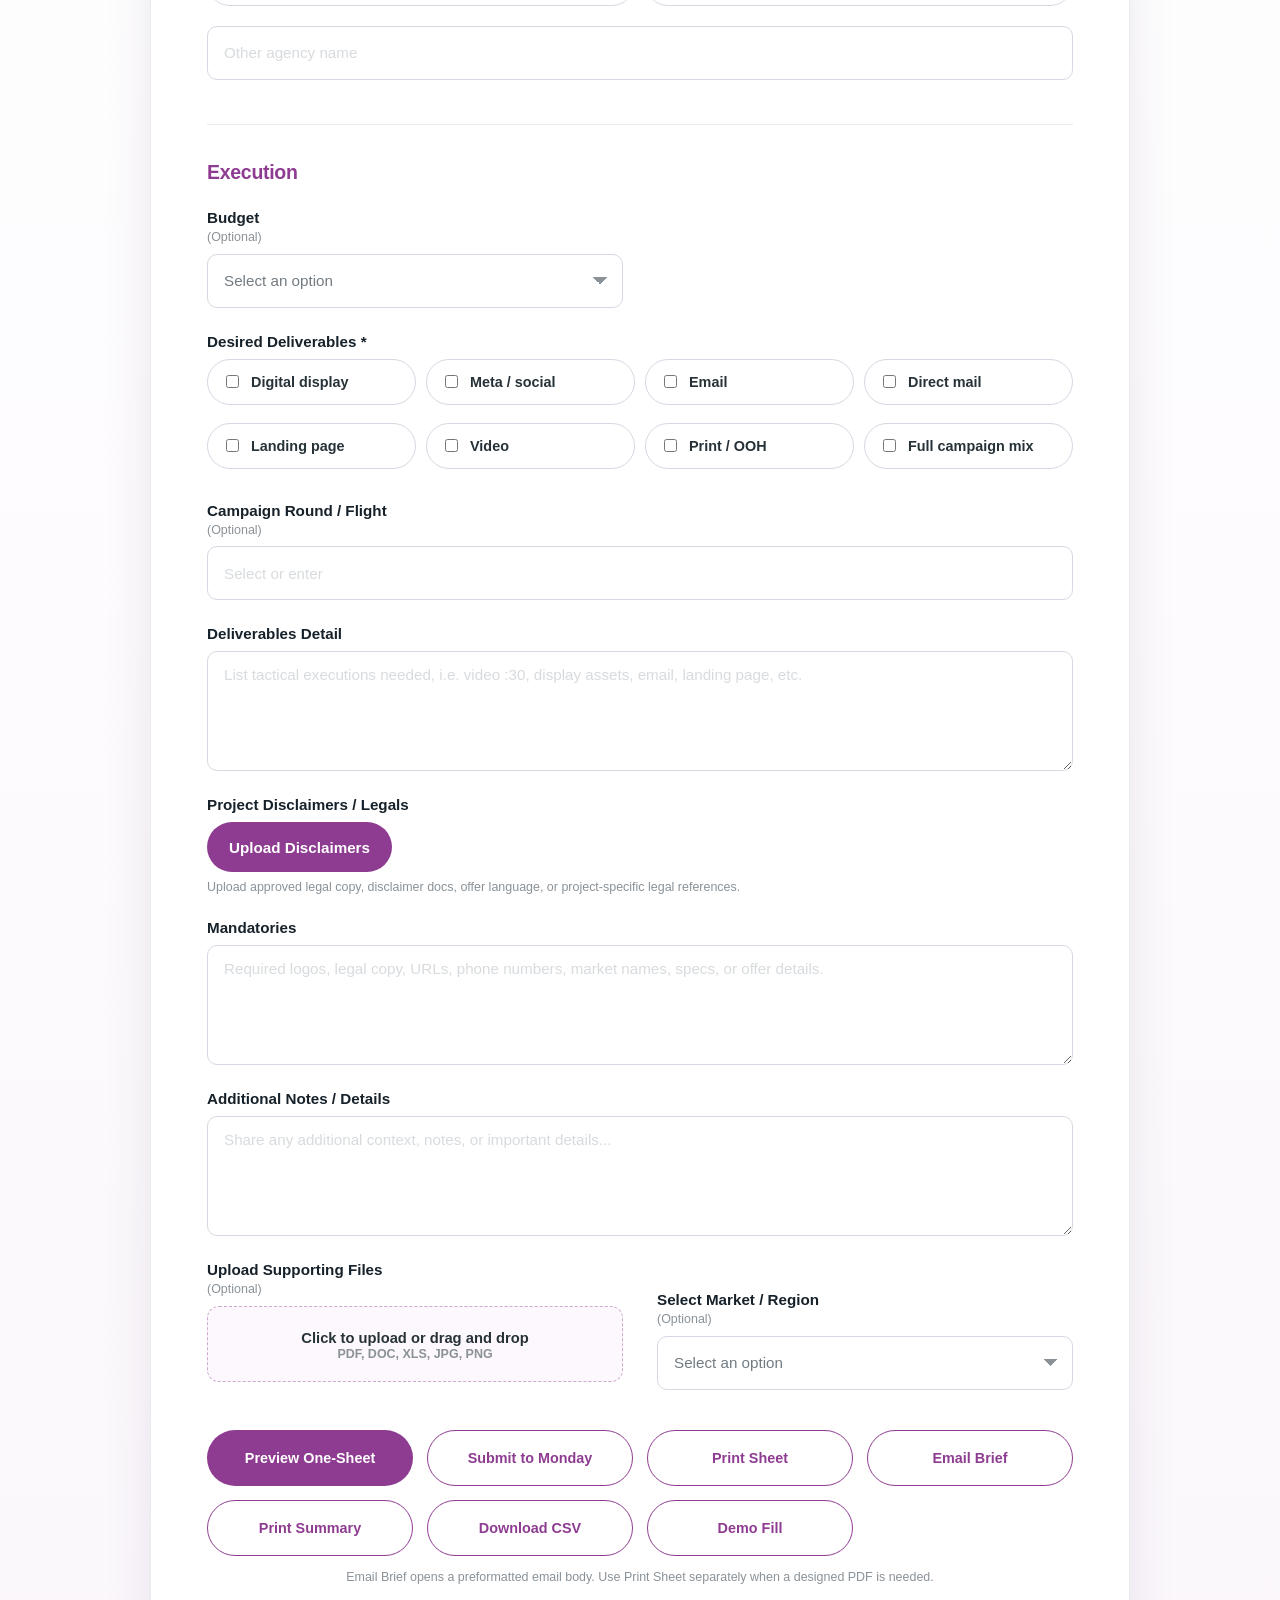
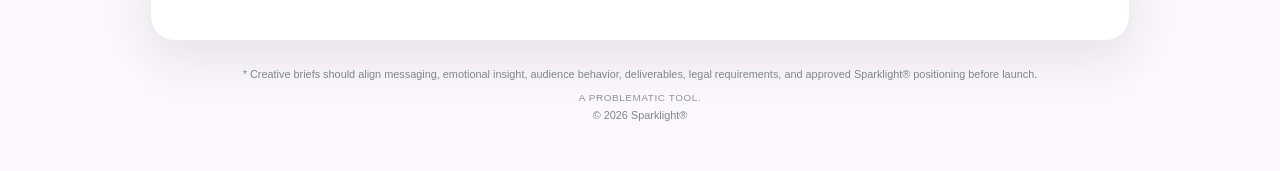
==== commit 5a715fe3: "Update index.html" ====
--- a/index.html
+++ b/index.html
@@ -826,15 +826,15 @@
       </section>
 
       <div class="actions">
-        <button type="button" class="primary" onclick="submitBrief()">Submit Brief</button>
+       <button type="button" class="primary" onclick="generateExecutiveBrief()">Preview One-Sheet</button>
+        <button type="button" onclick="submitToMonday()">Submit to Monday</button>
+        <button type="button" onclick="printExecutiveBrief()">Print Sheet</button>
+       <button type="button" onclick="emailBrief()">Email Brief</button>
+        <button type="button" onclick="printSummary()">Print Summary</button>
+        <button type="button" onclick="downloadCsv()">Download CSV</button>
         <button type="button" onclick="fillDemoData()">Demo Fill</button>
-        <button type="button" onclick="downloadCsv()">Download CSV</button>
-        <button type="button" onclick="copyBrief()">Copy Brief</button>
-        <button type="button" onclick="generateExecutiveBrief()">Preview One-Sheet</button>
-        <button type="button" onclick="printExecutiveBrief()">Print Sheet</button>
-        <button type="button" onclick="printSummary()">Print Summary</button>
-        <button type="button" onclick="submitToMonday()">Submit to Monday</button>
-        <button type="button" onclick="emailBrief()">Email Brief</button>
+ 
+      
       </div>
       <p class="email-helper">Email Brief opens a preformatted email body. Use Print Sheet separately when a designed PDF is needed.</p>
     </form>
@@ -884,7 +884,7 @@
 <div id="toast" class="toast">Ready.</div>
 
 <script>
-const MONDAY_API_TOKEN = "PASTE_YOUR_MONDAY_API_TOKEN_HERE";
+const MONDAY_API_TOKEN = "eyJhbGciOiJIUzI1NiJ9.eyJ0aWQiOjY1NjAyNDg0OCwiYWFpIjoxMSwidWlkIjozMzI3MTkwOCwiaWFkIjoiMjAyNi0wNS0wOFQyMDo0MDo0Mi4wMDBaIiwicGVyIjoibWU6d3JpdGUiLCJhY3RpZCI6OTc4MzI3MSwicmduIjoidXNlMSJ9.I9yOuHDYuQVxajlGjFYVTKdzDB-eEhK-qNtzrJYHBV0";
 const MONDAY_BOARD_ID = 18412398738;
 const hiddenRecipient = "Farrellt@sparklight.biz";
 
@@ -1030,77 +1030,72 @@
   navigator.clipboard.writeText(getBriefText()).then(() => showToast("Brief copied."));
 }
 
+function addEmailSection(lines, title, value){
+  const cleanValue = String(value || "").trim();
+  if(!cleanValue) return;
+
+  lines.push("");
+  lines.push(title);
+  lines.push("-".repeat(title.length));
+  lines.push(cleanValue);
+}
+
 function emailBrief(){
   if(!validateBrief()) return;
-  generateExecutiveBrief();
 
   const projectName = val("projectName", "New Project");
   const subject = encodeURIComponent("Creative Brief Submission: " + projectName);
-  const body = encodeURIComponent(
-`YE OLE CREATIVE BRIEF COMPILER
-
-PROJECT
-${projectName}
-
-Requestor: ${val("requestorEmail","")}
-Campaign Name: ${val("timeline")}
-Launch Date: ${formatDate(val("launchDate", "")) || "Not provided"}
-Creative Due By: ${formatDate(val("dueBy", "")) || "Not provided"}
-Market / Region: ${val("market")}
-Strategy Lead: ${val("strategyLead")}
-Creative Agency: ${agencyValue() || "Not provided"}
-
-OBJECTIVE
-${val("objective")}
-
-THE BIG IDEA
-${val("smp")}
-
-BACKGROUND
-${val("background")}
-
-AUDIENCE
-${val("targetAudienceType")}
-${val("targetAudience")}
-
-INSIGHT
-${val("insight")}
-
-BEHAVIOR SHIFT
-${val("behavior")}
-
-ENEMY / TENSION
-${val("enemy")}
-
-EMOTIONAL HOOK & TONE
-${val("tone")}
-
-KEY MESSAGING
-${val("keyMessaging")}
-
-OFFERS
-1. ${val("offer1","")} | ${val("secondary1","")} | ${val("cta1","")}
-2. ${val("offer2","")} | ${val("secondary2","")} | ${val("cta2","")}
-3. ${val("offer3","")} | ${val("secondary3","")} | ${val("cta3","")}
-
-DELIVERABLES
-${deliverableValue() || "Not provided"}
-
-DELIVERABLE DETAILS
-${val("deliverables")}
-
-MANDATORIES / LEGALS
-${val("mandatories")}
-
-ADDITIONAL NOTES
-${val("additionalNotes")}
-
-—
-© 2026 Sparklight®
-A Problematic Tool.`
+
+  const lines = [];
+
+  lines.push("YE OLE CREATIVE BRIEF COMPILER");
+  lines.push("======================================");
+
+  addEmailSection(lines, "PROJECT NAME", projectName);
+  addEmailSection(lines, "CAMPAIGN NAME", val("timeline", ""));
+  addEmailSection(lines, "LAUNCH DATE", formatDate(val("launchDate", "")) || "Not provided");
+  addEmailSection(lines, "CREATIVE DUE BY", formatDate(val("dueBy", "")) || "Not provided");
+  addEmailSection(lines, "REQUESTOR EMAIL", val("requestorEmail", ""));
+  addEmailSection(lines, "MARKET / REGION", val("market", ""));
+  addEmailSection(lines, "STRATEGY LEAD", val("strategyLead", ""));
+  addEmailSection(lines, "CREATIVE AGENCY", agencyValue() || "Not provided");
+
+  addEmailSection(lines, "PRIMARY OBJECTIVE", val("objective", ""));
+  addEmailSection(lines, "BACKGROUND", val("background", ""));
+  addEmailSection(lines, "SINGLE-MINDED PROPOSITION / CORE IDEA", val("smp", ""));
+
+  addEmailSection(
+    lines,
+    "AUDIENCE",
+    `${val("targetAudienceType", "")}\n${val("targetAudience", "")}`.trim()
   );
 
-  window.location.href = `mailto:${hiddenRecipient}?subject=${subject}&body=${body}`;
+  addEmailSection(lines, "INSIGHT", val("insight", ""));
+  addEmailSection(lines, "BEHAVIOR SHIFT", val("behavior", ""));
+  addEmailSection(lines, "ENEMY / TENSION", val("enemy", ""));
+  addEmailSection(lines, "EMOTIONAL HOOK & TONE", val("tone", ""));
+  addEmailSection(lines, "KEY MESSAGING", val("keyMessaging", ""));
+
+  const offerText = [
+    `1. Offer: ${val("offer1", "")}\n   Secondary Push: ${val("secondary1", "")}\n   CTA: ${val("cta1", "")}`,
+    `2. Offer: ${val("offer2", "")}\n   Secondary Push: ${val("secondary2", "")}\n   CTA: ${val("cta2", "")}`,
+    `3. Offer: ${val("offer3", "")}\n   Secondary Push: ${val("secondary3", "")}\n   CTA: ${val("cta3", "")}`
+  ].join("\n\n");
+
+  addEmailSection(lines, "OFFERS", offerText);
+  addEmailSection(lines, "DESIRED DELIVERABLES", deliverableValue() || "Not provided");
+  addEmailSection(lines, "DELIVERABLE DETAILS", val("deliverables", ""));
+  addEmailSection(lines, "MANDATORIES / LEGALS", val("mandatories", ""));
+  addEmailSection(lines, "ADDITIONAL NOTES", val("additionalNotes", ""));
+
+  lines.push("");
+  lines.push("======================================");
+  lines.push("© 2026 Sparklight® — A Problematic Tool.");
+
+  const emailBody = lines.join("\r\n");
+
+  window.location.href =
+    `mailto:${hiddenRecipient}?subject=${subject}&body=${encodeURIComponent(emailBody)}`;
 }
 
 function submitBrief(){
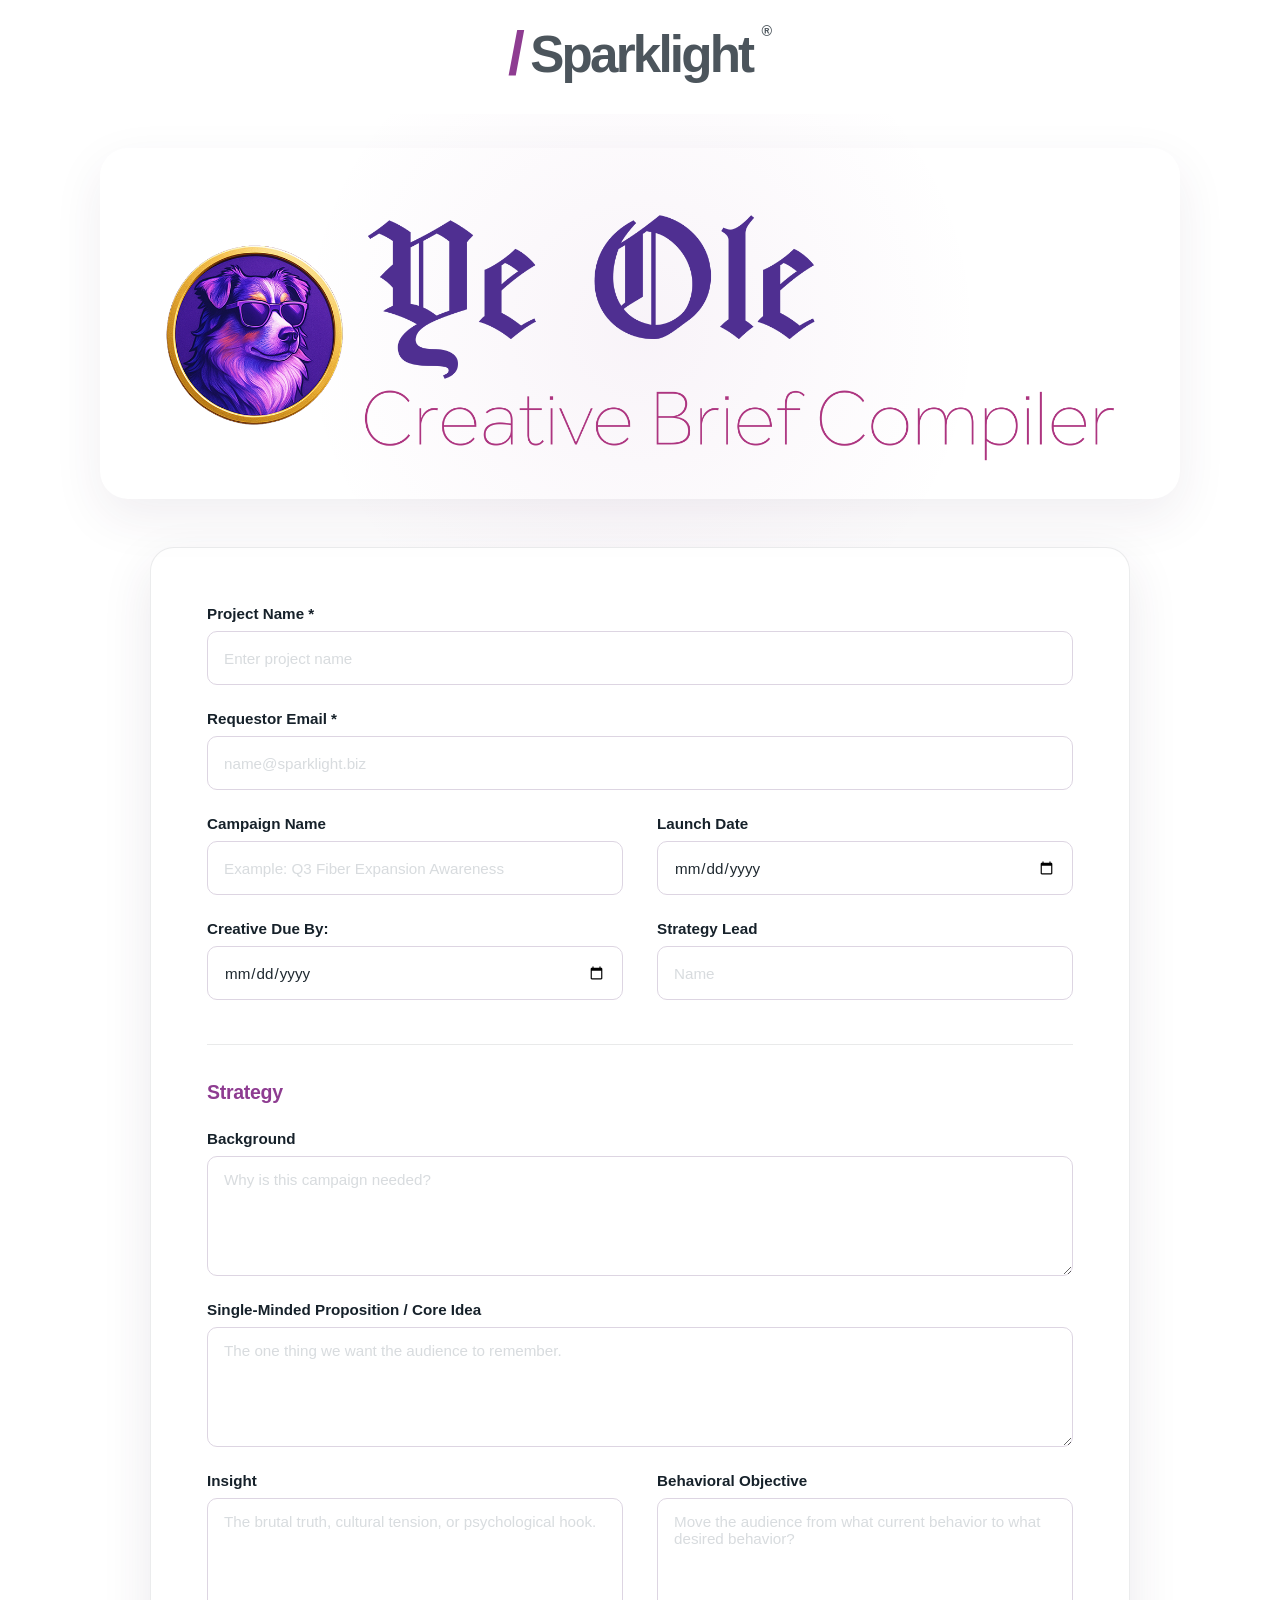
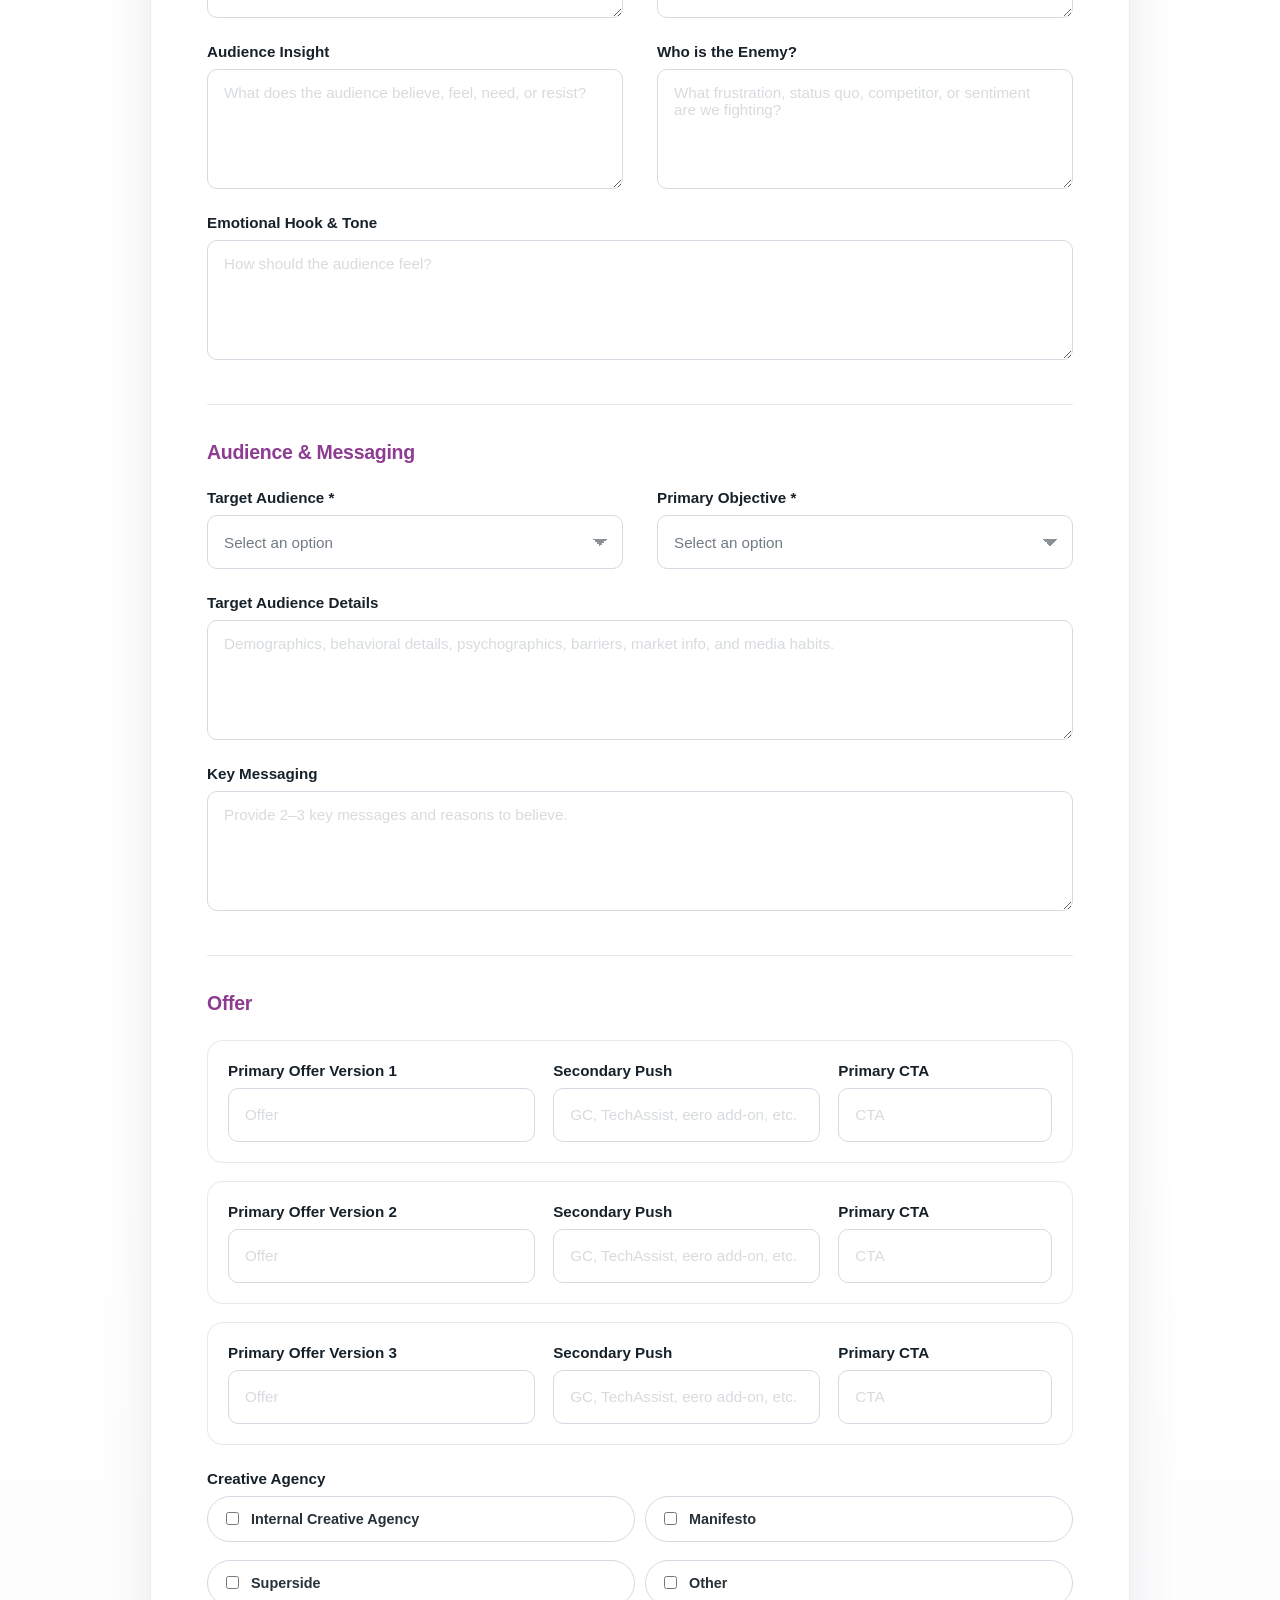
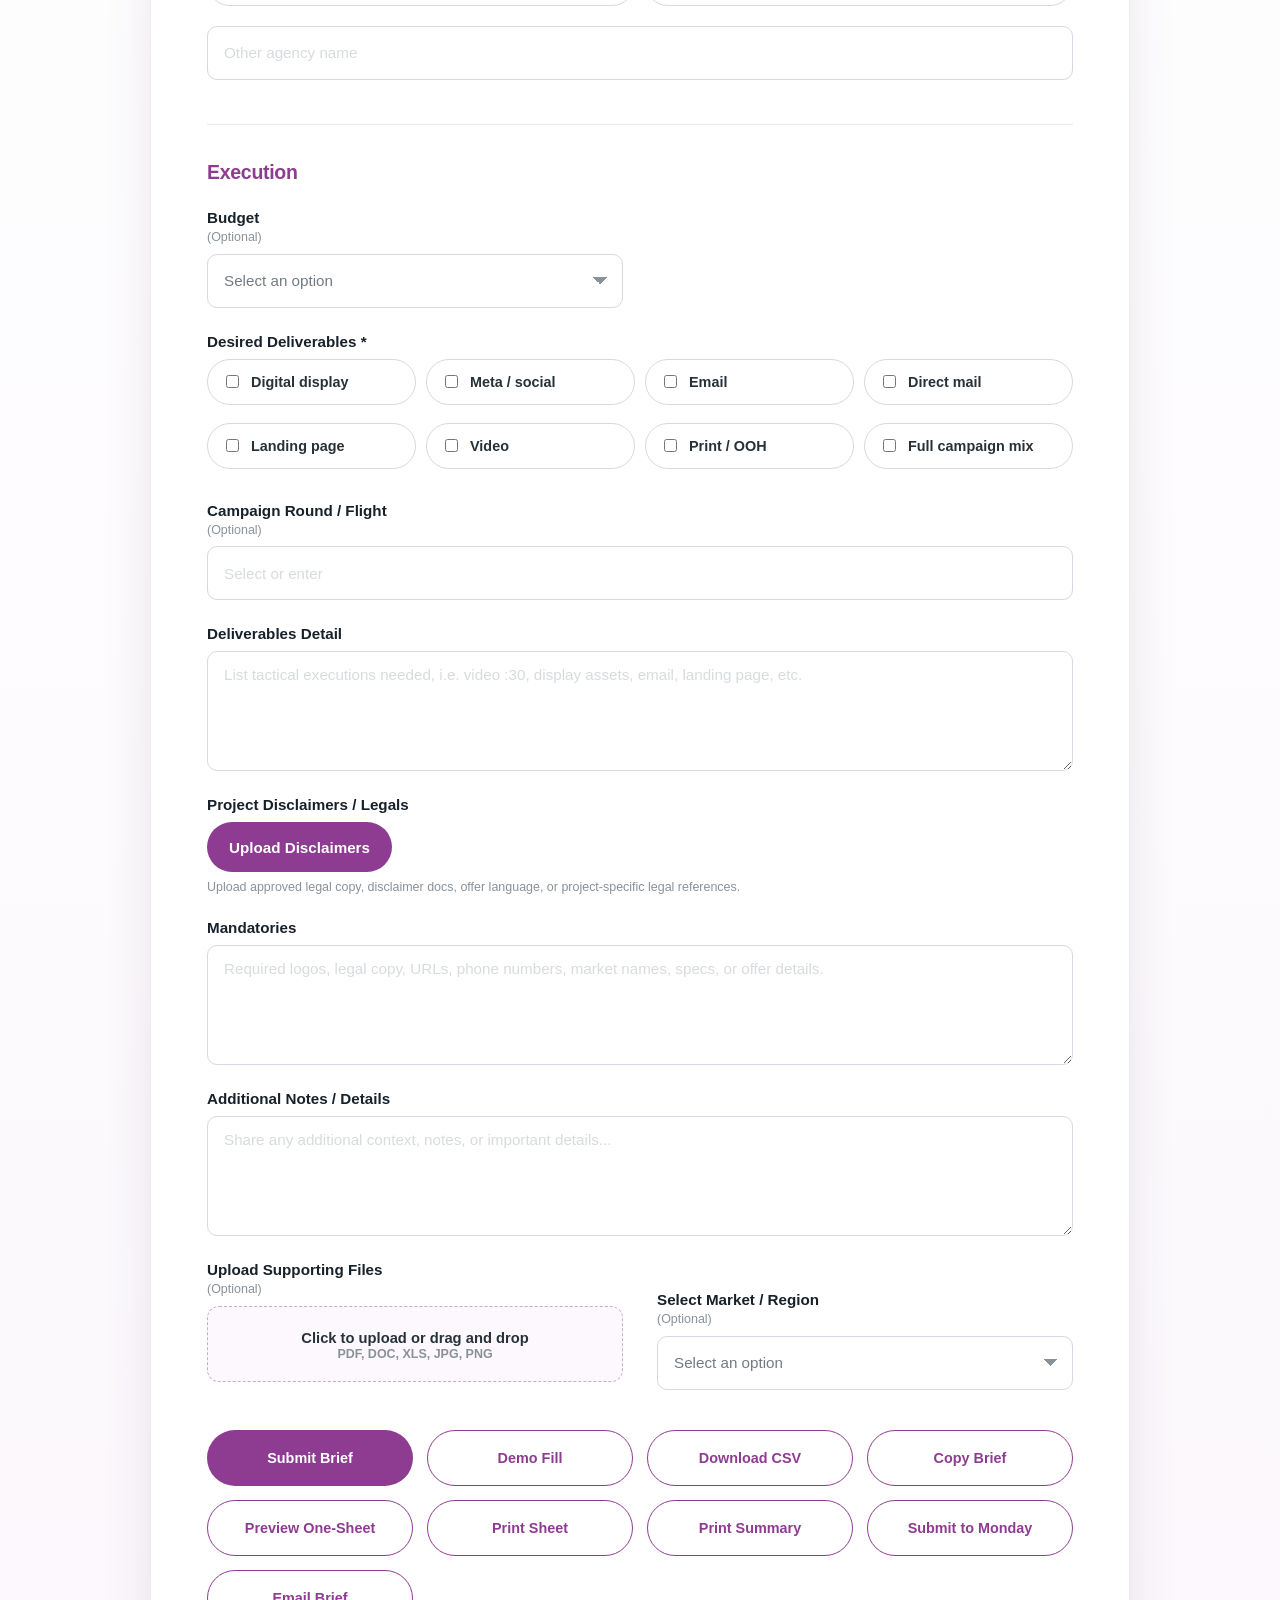
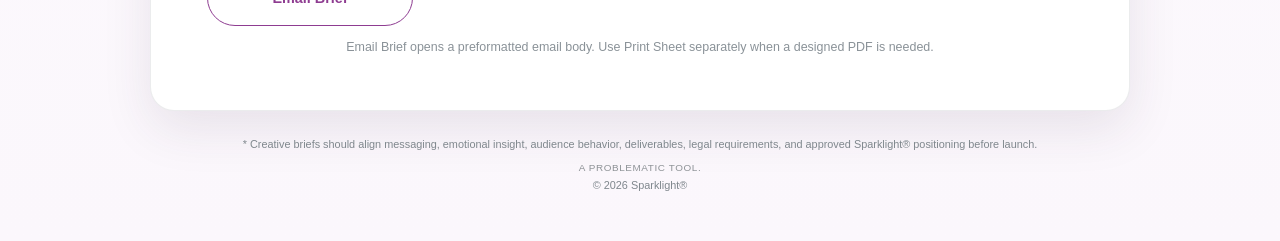
==== commit e96af733: "Add files via upload" ====
--- a/index.html
+++ b/index.html
@@ -4,573 +4,7 @@
 <meta charset="UTF-8">
 <meta name="viewport" content="width=device-width, initial-scale=1.0">
 <title>Ye Ole Creative Brief Compiler 2.0</title>
-<style>
-:root{
-  --sp-purple:#8e3c91;
-  --sp-purple-dark:#6f2f72;
-  --sp-ink:#263238;
-  --sp-muted:#6b747b;
-  --sp-line:#ddd5e2;
-  --sp-bg:#fbf7fc;
-  --sp-shadow:0 18px 50px rgba(61,43,71,.10);
-}
-
-*{box-sizing:border-box}
-
-body{
-  margin:0;
-  min-height:100vh;
-  font-family:Arial, Helvetica, sans-serif;
-  color:var(--sp-ink);
-  background:linear-gradient(180deg,#fff 0%,#fff 55%,#fbf7fc 100%);
-}
-
-.page{
-  width:min(1180px,100%);
-  margin:0 auto;
-  padding:24px 20px 44px;
-}
-
-.site-header{
-  min-height:82px;
-  display:flex;
-  align-items:center;
-  justify-content:center;
-  padding-bottom:30px;
-}
-
-.sparklight-logo{
-  width:min(260px,48vw);
-  height:auto;
-  display:block;
-}
-
-.sparklight-wordmark{
-  display:flex;
-  align-items:center;
-  justify-content:center;
-  gap:.16em;
-  color:#4c555c;
-  font-size:clamp(2rem,4vw,3.2rem);
-  font-weight:800;
-  line-height:1;
-  letter-spacing:-.055em;
-}
-
-.sparklight-slash{
-  color:var(--sp-purple);
-  font-size:1.18em;
-  font-weight:900;
-  transform:translateY(-.02em);
-}
-
-.sparklight-wordmark sup{
-  font-size:.28em;
-  letter-spacing:0;
-  margin-left:.06em;
-  align-self:flex-start;
-}
-
-.hero{
-  display:flex;
-  justify-content:center;
-  align-items:center;
-  padding:34px 0 48px;
-  background:radial-gradient(circle at center,rgba(142,60,145,.06),transparent 56%);
-}
-
-.hero-lockup-img{
-  width:min(960px,92%);
-  height:auto;
-  display:block;
-}
-
-.hero-lockup-img{
-  width:min(1080px,100%);
-  height:auto;
-  display:block;
-  margin:0 auto;
-  border-radius:28px;
-  box-shadow:0 18px 50px rgba(61,43,71,.08);
-}
-
-.form-card{
-  width:min(980px,100%);
-  margin:0 auto;
-  padding:clamp(32px,4.5vw,56px);
-  background:#fff;
-  border:1px solid rgba(38,50,56,.09);
-  border-radius:24px;
-  box-shadow:var(--sp-shadow);
-}
-
-.form-section{
-  margin-top:44px;
-  padding-top:36px;
-  border-top:1px solid rgba(38,50,56,.10);
-}
-
-.form-section:first-of-type{
-  margin-top:0;
-  padding-top:0;
-  border-top:0;
-}
-
-.section-title{
-  margin:0 0 24px;
-  color:var(--sp-purple);
-  font-size:1.22rem;
-  line-height:1.2;
-  font-weight:800;
-  letter-spacing:-.015em;
-}
-
-.grid{
-  display:grid;
-  grid-template-columns:repeat(2,minmax(0,1fr));
-  gap:24px 34px;
-}
-
-.field{display:flex;flex-direction:column}
-.field.full{grid-column:1/-1}
-
-label{
-  margin:0 0 8px;
-  color:#16212a;
-  font-size:.95rem;
-  line-height:1.25;
-  font-weight:800;
-}
-
-.hint{
-  display:block;
-  margin-top:3px;
-  color:#8a9298;
-  font-size:.78rem;
-  font-weight:400;
-}
-
-input,select,textarea{
-  width:100%;
-  min-height:54px;
-  padding:14px 16px;
-  border:1px solid var(--sp-line);
-  border-radius:10px;
-  background:#fff;
-  color:#1f2930;
-  font:inherit;
-  font-size:.95rem;
-  outline:none;
-  transition:border-color .18s ease,box-shadow .18s ease;
-}
-
-textarea{
-  min-height:120px;
-  resize:vertical;
-}
-
-input::placeholder,
-textarea::placeholder{
-  color:#aeb6bc;
-  opacity:.48;
-}
-
-select{
-  color:#727b82;
-  appearance:none;
-  background-image:
-    linear-gradient(45deg,transparent 50%,#8a9298 50%),
-    linear-gradient(135deg,#8a9298 50%,transparent 50%);
-  background-position:calc(100% - 22px) 50%,calc(100% - 15px) 50%;
-  background-size:7px 7px,7px 7px;
-  background-repeat:no-repeat;
-}
-
-input:focus,select:focus,textarea:focus{
-  border-color:var(--sp-purple);
-  box-shadow:0 0 0 4px rgba(142,60,145,.10);
-}
-
-.offer-grid{
-  display:grid;
-  grid-template-columns:1.15fr 1fr .8fr;
-  gap:18px;
-  align-items:end;
-  padding:20px;
-  margin-bottom:18px;
-  border:1px solid rgba(38,50,56,.10);
-  border-radius:16px;
-  background:#fff;
-}
-
-.choice-grid{
-  display:grid;
-  grid-template-columns:repeat(2,minmax(0,1fr));
-  gap:10px;
-}
-
-.deliverable-choice-grid{
-  grid-template-columns:repeat(4,minmax(0,1fr));
-}
-
-.choice-pill{
-  min-height:46px;
-  padding:12px 14px;
-  border:1px solid var(--sp-line);
-  border-radius:999px;
-  display:flex;
-  align-items:center;
-  gap:9px;
-  color:#263238;
-  font-size:.9rem;
-  font-weight:700;
-  background:#fff;
-  cursor:pointer;
-}
-
-.choice-pill input{
-  width:auto;
-  min-height:auto;
-  accent-color:var(--sp-purple);
-}
-
-.upload-row{
-  display:grid;
-  grid-template-columns:1fr 1fr;
-  gap:34px;
-  align-items:end;
-  margin-top:24px;
-}
-
-.file-box{
-  min-height:76px;
-  padding:16px;
-  display:flex;
-  align-items:center;
-  justify-content:center;
-  gap:14px;
-  text-align:center;
-  border:1.5px dashed rgba(142,60,145,.42);
-  border-radius:12px;
-  background:#fcf8fd;
-  color:var(--sp-purple);
-  cursor:pointer;
-}
-
-.file-box input{display:none}
-.file-box strong{display:block;color:#263238;font-size:.92rem}
-.file-box span{display:block;margin-top:4px;color:#8a9298;font-size:.78rem}
-
-.disclaimer-upload{
-  display:inline-flex;
-  width:max-content;
-  align-items:center;
-  justify-content:center;
-  min-height:50px;
-  padding:13px 22px;
-  border-radius:999px;
-  background:var(--sp-purple);
-  color:#fff;
-  font-weight:800;
-  cursor:pointer;
-  margin-bottom:0;
-}
-
-.disclaimer-upload input{display:none}
-
-.micro-note{
-  margin:8px 0 0;
-  color:#8a9298;
-  font-size:.78rem;
-}
-
-.actions{
-  display:grid;
-  grid-template-columns:repeat(4,1fr);
-  gap:14px;
-  margin-top:40px;
-}
-
-button{
-  min-height:56px;
-  padding:12px 16px;
-  border:1.5px solid var(--sp-purple);
-  border-radius:999px;
-  background:#fff;
-  color:var(--sp-purple);
-  font:inherit;
-  font-size:.9rem;
-  font-weight:800;
-  cursor:pointer;
-  transition:transform .18s ease,box-shadow .18s ease,background .18s ease;
-}
-
-button:hover{
-  transform:translateY(-1px);
-  box-shadow:0 12px 24px rgba(61,43,71,.10);
-}
-
-button.primary{
-  border-color:transparent;
-  background:var(--sp-purple);
-  color:#fff;
-}
-
-.email-helper{
-  margin:14px 0 0;
-  color:#8a9298;
-  font-size:.78rem;
-  text-align:center;
-}
-
-.executive-brief{
-  display:none;
-  width:min(980px,100%);
-  margin:44px auto 0;
-}
-
-.executive-brief.is-visible{display:block}
-
-.brief-sheet{
-  background:#fff;
-  border:1px solid rgba(38,50,56,.10);
-  border-radius:22px;
-  box-shadow:0 22px 58px rgba(61,43,71,.12);
-  padding:44px;
-}
-
-.brief-sheet-header{
-  display:flex;
-  justify-content:space-between;
-  gap:28px;
-  align-items:flex-start;
-  padding-bottom:24px;
-  border-bottom:4px solid var(--sp-purple);
-}
-
-.brief-eyebrow{
-  margin:0 0 8px;
-  color:var(--sp-purple);
-  font-size:.78rem;
-  font-weight:900;
-  letter-spacing:.12em;
-  text-transform:uppercase;
-}
-
-.brief-sheet-header h2{
-  margin:0;
-  color:#263238;
-  font-size:2.25rem;
-  line-height:1.04;
-  font-weight:900;
-  letter-spacing:-.045em;
-}
-
-.brief-meta{
-  margin:10px 0 0;
-  color:#667078;
-  font-size:.94rem;
-}
-
-.brief-logo{
-  width:170px;
-  height:auto;
-  object-fit:contain;
-}
-
-.brief-logo-wordmark{
-  color:#4c555c;
-  font-size:1.6rem;
-  font-weight:800;
-  letter-spacing:-.04em;
-  white-space:nowrap;
-}
-
-.brief-logo-wordmark .slash{
-  color:var(--sp-purple);
-  font-weight:900;
-}
-
-.brief-hero-row{
-  display:grid;
-  grid-template-columns:1.3fr 1fr;
-  gap:18px;
-  margin:26px 0;
-}
-
-.brief-callout{
-  padding:22px;
-  border-radius:18px;
-  background:var(--sp-purple);
-  color:#fff;
-}
-
-.brief-callout.secondary{
-  background:#f7eef9;
-  color:#263238;
-  border:1px solid rgba(142,60,145,.16);
-}
-
-.brief-callout span{
-  display:block;
-  margin-bottom:8px;
-  font-size:.75rem;
-  font-weight:900;
-  letter-spacing:.1em;
-  text-transform:uppercase;
-  opacity:.85;
-}
-
-.brief-callout p{
-  margin:0;
-  font-size:1.12rem;
-  line-height:1.35;
-  font-weight:700;
-}
-
-.brief-grid{
-  display:grid;
-  grid-template-columns:repeat(2,minmax(0,1fr));
-  gap:18px;
-}
-
-.brief-panel{
-  min-height:146px;
-  padding:20px;
-  border-radius:16px;
-  border:1px solid rgba(38,50,56,.10);
-  background:#fff;
-}
-
-.brief-panel.accent{
-  background:#fbf7fc;
-  border-color:rgba(142,60,145,.18);
-}
-
-.brief-panel h3{
-  margin:0 0 10px;
-  color:var(--sp-purple);
-  font-size:.9rem;
-  line-height:1.2;
-  font-weight:900;
-  letter-spacing:.02em;
-  text-transform:uppercase;
-}
-
-.brief-panel p,.brief-panel li{
-  margin:0;
-  color:#34424a;
-  font-size:.92rem;
-  line-height:1.55;
-}
-
-.brief-panel ul{
-  margin:0;
-  padding-left:18px;
-}
-
-.brief-sheet-footer{
-  display:grid;
-  grid-template-columns:1.4fr .6fr;
-  gap:18px;
-  margin-top:18px;
-  padding-top:20px;
-  border-top:1px solid rgba(38,50,56,.12);
-}
-
-.brief-sheet-footer strong{
-  display:block;
-  margin-bottom:6px;
-  color:var(--sp-purple);
-  font-size:.8rem;
-  font-weight:900;
-  letter-spacing:.08em;
-  text-transform:uppercase;
-}
-
-.brief-sheet-footer p{
-  margin:0;
-  color:#34424a;
-  font-size:.9rem;
-  line-height:1.5;
-}
-
-.footer{
-  width:min(980px,100%);
-  margin:26px auto 0;
-  text-align:center;
-  color:#7f878d;
-  font-size:.68rem;
-  line-height:1.45;
-}
-
-.footer p{margin:3px 0}
-.footer .tool-tag{margin-top:8px;font-size:.62rem;letter-spacing:.06em;text-transform:uppercase;color:#8d9296}
-
-.toast{
-  position:fixed;
-  left:50%;
-  bottom:20px;
-  transform:translateX(-50%) translateY(12px);
-  padding:13px 18px;
-  border-radius:999px;
-  background:#263238;
-  color:#fff;
-  box-shadow:0 14px 34px rgba(0,0,0,.20);
-  opacity:0;
-  pointer-events:none;
-  transition:.2s ease;
-  z-index:20;
-}
-
-.toast.show{
-  opacity:1;
-  transform:translateX(-50%) translateY(0);
-}
-
-@media(max-width:1100px){
-  .actions{grid-template-columns:repeat(2,1fr)}
-}
-
-@media(max-width:900px){
-  .page{padding:16px 14px 34px}
-  .hero-lockup-html{flex-direction:column;text-align:center;gap:18px;padding:30px 18px;min-height:auto}
-  
-  .site-header{min-height:64px;padding-bottom:22px}
-  .sparklight-logo{width:min(220px,58vw)}
-  .hero{padding:20px 0 30px}
-  .hero-lockup-img{width:min(720px,96%)}
-  .form-card{padding:28px 20px 32px;border-radius:22px}
-  .grid,.offer-grid,.upload-row,.actions,.brief-hero-row,.brief-grid,.brief-sheet-footer{grid-template-columns:1fr}
-  .choice-grid,.deliverable-choice-grid{grid-template-columns:1fr}
-  .form-section{margin-top:34px;padding-top:28px}
-  .section-title{margin-bottom:18px;font-size:1.08rem}
-  .brief-sheet{padding:28px 20px}
-  .brief-sheet-header{display:grid}
-  .brief-logo{width:140px}
-  .brief-sheet-header h2{font-size:1.9rem}
-}
-
-@media(max-width:480px){
-  .page{padding-left:10px;padding-right:10px}
-  .hero{padding:16px 0 22px}
-  .form-card{padding:24px 16px 28px;border-radius:18px}
-  input,select,textarea{min-height:52px;padding:13px 14px;font-size:.92rem}
-  label{font-size:.9rem}
-}
-
-@media print{
-  body{background:#fff}
-  .site-header,.hero,.form-card,.footer,.toast,.email-helper{display:none!important}
-  .page{width:100%;max-width:none;padding:0;margin:0}
-  .executive-brief{display:block!important;width:100%;margin:0}
-  .brief-sheet{box-shadow:none;border:0;border-radius:0;padding:.45in}
-  .brief-sheet-header h2{font-size:28pt}
-  .brief-callout p{font-size:12pt}
-  .brief-panel{break-inside:avoid;min-height:auto}
-  @page{size:letter;margin:.35in}
-}
-</style>
+<link rel="stylesheet" href="styles.css">
 </head>
 
 <body>
@@ -826,15 +260,15 @@
       </section>
 
       <div class="actions">
-       <button type="button" class="primary" onclick="generateExecutiveBrief()">Preview One-Sheet</button>
+        <button type="button" class="primary" onclick="submitBrief()">Submit Brief</button>
+        <button type="button" onclick="fillDemoData()">Demo Fill</button>
+        <button type="button" onclick="downloadCsv()">Download CSV</button>
+        <button type="button" onclick="copyBrief()">Copy Brief</button>
+        <button type="button" onclick="generateExecutiveBrief()">Preview One-Sheet</button>
+        <button type="button" onclick="printExecutiveBrief()">Print Sheet</button>
+        <button type="button" onclick="printSummary()">Print Summary</button>
         <button type="button" onclick="submitToMonday()">Submit to Monday</button>
-        <button type="button" onclick="printExecutiveBrief()">Print Sheet</button>
-       <button type="button" onclick="emailBrief()">Email Brief</button>
-        <button type="button" onclick="printSummary()">Print Summary</button>
-        <button type="button" onclick="downloadCsv()">Download CSV</button>
-        <button type="button" onclick="fillDemoData()">Demo Fill</button>
- 
-      
+        <button type="button" onclick="emailBrief()">Email Brief</button>
       </div>
       <p class="email-helper">Email Brief opens a preformatted email body. Use Print Sheet separately when a designed PDF is needed.</p>
     </form>
@@ -884,7 +318,7 @@
 <div id="toast" class="toast">Ready.</div>
 
 <script>
-const MONDAY_API_TOKEN = "eyJhbGciOiJIUzI1NiJ9.eyJ0aWQiOjY1NjAyNDg0OCwiYWFpIjoxMSwidWlkIjozMzI3MTkwOCwiaWFkIjoiMjAyNi0wNS0wOFQyMDo0MDo0Mi4wMDBaIiwicGVyIjoibWU6d3JpdGUiLCJhY3RpZCI6OTc4MzI3MSwicmduIjoidXNlMSJ9.I9yOuHDYuQVxajlGjFYVTKdzDB-eEhK-qNtzrJYHBV0";
+const MONDAY_API_TOKEN = "PASTE_YOUR_MONDAY_API_TOKEN_HERE";
 const MONDAY_BOARD_ID = 18412398738;
 const hiddenRecipient = "Farrellt@sparklight.biz";
 
@@ -1030,72 +464,237 @@
   navigator.clipboard.writeText(getBriefText()).then(() => showToast("Brief copied."));
 }
 
-function addEmailSection(lines, title, value){
-  const cleanValue = String(value || "").trim();
-  if(!cleanValue) return;
-
-  lines.push("");
-  lines.push(title);
-  lines.push("-".repeat(title.length));
-  lines.push(cleanValue);
-}
-
-function emailBrief(){
-  if(!validateBrief()) return;
+function emailBrief() {
+
+  const form = getFormData();
+
+  const subject = encodeURIComponent(
+
+    `Creative Brief – ${form.projectName || 'Untitled Project'}`
+
+  );
+
+  const emailBody = `
+
+YE OLE CREATIVE BRIEF COMPILER
+
+======================================
+
+PROJECT NAME
+
+${form.projectName || ''}
+
+CAMPAIGN NAME
+
+${form.campaignTimeline || ''}
+
+LAUNCH DATE
+
+${form.launchDate || ''}
+
+CREATIVE DUE BY
+
+${form.dueBy || ''}
+
+REQUESTOR EMAIL
+
+${form.requestorEmail || ''}
+
+PRIMARY OBJECTIVE
+
+${form.primaryObjective || ''}
+
+BACKGROUND
+
+${form.background || ''}
+
+SINGLE-MINDED PROPOSITION
+
+${form.smp || ''}
+
+TARGET AUDIENCE
+
+${form.targetAudience || ''}
+
+TARGET AUDIENCE DETAILS
+
+${form.targetAudienceDetails || ''}
+
+INSIGHT
+
+${form.insight || ''}
+
+BEHAVIOR SHIFT
+
+${form.behaviorObjective || ''}
+
+ENEMY / TENSION
+
+${form.enemy || ''}
+
+EMOTIONAL HOOK & TONE
+
+${form.emotionalTone || ''}
+
+KEY MESSAGING
+
+${form.keyMessaging || ''}
+
+--------------------------------------
+
+OFFERS
+
+--------------------------------------
+
+OFFER 1
+
+Offer:
+
+${form.offer1 || ''}
+
+Secondary Push:
+
+${form.push1 || ''}
+
+CTA:
+
+${form.cta1 || ''}
+
+OFFER 2
+
+Offer:
+
+${form.offer2 || ''}
+
+Secondary Push:
+
+${form.push2 || ''}
+
+CTA:
+
+${form.cta2 || ''}
+
+OFFER 3
+
+Offer:
+
+${form.offer3 || ''}
+
+Secondary Push:
+
+${form.push3 || ''}
+
+CTA:
+
+${form.cta3 || ''}
+
+--------------------------------------
+
+CREATIVE AGENCY
+
+${form.creativeAgency || ''}
+
+DESIRED DELIVERABLES
+
+${form.deliverables || ''}
+
+DELIVERABLE DETAILS
+
+${form.deliverableDetails || ''}
+
+MANDATORIES / LEGALS
+
+${form.mandatories || ''}
+
+ADDITIONAL NOTES
+
+${form.additionalNotes || ''}
+
+MARKET / REGION
+
+${form.market || ''}
+
+======================================
+
+© 2026 Sparklight® — A Problematic Tool.
+
+`;
+
+  const mailtoLink =
+
+    `mailto:?subject=${subject}&body=${encodeURIComponent(emailBody)}`;
+
+  window.location.href = mailtoLink;
+
+}
 
   const projectName = val("projectName", "New Project");
   const subject = encodeURIComponent("Creative Brief Submission: " + projectName);
-
-  const lines = [];
-
-  lines.push("YE OLE CREATIVE BRIEF COMPILER");
-  lines.push("======================================");
-
-  addEmailSection(lines, "PROJECT NAME", projectName);
-  addEmailSection(lines, "CAMPAIGN NAME", val("timeline", ""));
-  addEmailSection(lines, "LAUNCH DATE", formatDate(val("launchDate", "")) || "Not provided");
-  addEmailSection(lines, "CREATIVE DUE BY", formatDate(val("dueBy", "")) || "Not provided");
-  addEmailSection(lines, "REQUESTOR EMAIL", val("requestorEmail", ""));
-  addEmailSection(lines, "MARKET / REGION", val("market", ""));
-  addEmailSection(lines, "STRATEGY LEAD", val("strategyLead", ""));
-  addEmailSection(lines, "CREATIVE AGENCY", agencyValue() || "Not provided");
-
-  addEmailSection(lines, "PRIMARY OBJECTIVE", val("objective", ""));
-  addEmailSection(lines, "BACKGROUND", val("background", ""));
-  addEmailSection(lines, "SINGLE-MINDED PROPOSITION / CORE IDEA", val("smp", ""));
-
-  addEmailSection(
-    lines,
-    "AUDIENCE",
-    `${val("targetAudienceType", "")}\n${val("targetAudience", "")}`.trim()
+  const body = encodeURIComponent(
+`YE OLE CREATIVE BRIEF COMPILER
+
+PROJECT
+${projectName}
+
+Requestor: ${val("requestorEmail","")}
+Campaign Name: ${val("timeline")}
+Launch Date: ${formatDate(val("launchDate", "")) || "Not provided"}
+Creative Due By: ${formatDate(val("dueBy", "")) || "Not provided"}
+Market / Region: ${val("market")}
+Strategy Lead: ${val("strategyLead")}
+Creative Agency: ${agencyValue() || "Not provided"}
+
+OBJECTIVE
+${val("objective")}
+
+THE BIG IDEA
+${val("smp")}
+
+BACKGROUND
+${val("background")}
+
+AUDIENCE
+${val("targetAudienceType")}
+${val("targetAudience")}
+
+INSIGHT
+${val("insight")}
+
+BEHAVIOR SHIFT
+${val("behavior")}
+
+ENEMY / TENSION
+${val("enemy")}
+
+EMOTIONAL HOOK & TONE
+${val("tone")}
+
+KEY MESSAGING
+${val("keyMessaging")}
+
+OFFERS
+1. ${val("offer1","")} | ${val("secondary1","")} | ${val("cta1","")}
+2. ${val("offer2","")} | ${val("secondary2","")} | ${val("cta2","")}
+3. ${val("offer3","")} | ${val("secondary3","")} | ${val("cta3","")}
+
+DELIVERABLES
+${deliverableValue() || "Not provided"}
+
+DELIVERABLE DETAILS
+${val("deliverables")}
+
+MANDATORIES / LEGALS
+${val("mandatories")}
+
+ADDITIONAL NOTES
+${val("additionalNotes")}
+
+—
+© 2026 Sparklight®
+A Problematic Tool.`
   );
 
-  addEmailSection(lines, "INSIGHT", val("insight", ""));
-  addEmailSection(lines, "BEHAVIOR SHIFT", val("behavior", ""));
-  addEmailSection(lines, "ENEMY / TENSION", val("enemy", ""));
-  addEmailSection(lines, "EMOTIONAL HOOK & TONE", val("tone", ""));
-  addEmailSection(lines, "KEY MESSAGING", val("keyMessaging", ""));
-
-  const offerText = [
-    `1. Offer: ${val("offer1", "")}\n   Secondary Push: ${val("secondary1", "")}\n   CTA: ${val("cta1", "")}`,
-    `2. Offer: ${val("offer2", "")}\n   Secondary Push: ${val("secondary2", "")}\n   CTA: ${val("cta2", "")}`,
-    `3. Offer: ${val("offer3", "")}\n   Secondary Push: ${val("secondary3", "")}\n   CTA: ${val("cta3", "")}`
-  ].join("\n\n");
-
-  addEmailSection(lines, "OFFERS", offerText);
-  addEmailSection(lines, "DESIRED DELIVERABLES", deliverableValue() || "Not provided");
-  addEmailSection(lines, "DELIVERABLE DETAILS", val("deliverables", ""));
-  addEmailSection(lines, "MANDATORIES / LEGALS", val("mandatories", ""));
-  addEmailSection(lines, "ADDITIONAL NOTES", val("additionalNotes", ""));
-
-  lines.push("");
-  lines.push("======================================");
-  lines.push("© 2026 Sparklight® — A Problematic Tool.");
-
-  const emailBody = lines.join("\r\n");
-
-  window.location.href =
-    `mailto:${hiddenRecipient}?subject=${subject}&body=${encodeURIComponent(emailBody)}`;
+  window.location.href = `mailto:${hiddenRecipient}?subject=${subject}&body=${body}`;
 }
 
 function submitBrief(){
--- a/styles.css
+++ b/styles.css
@@ -0,0 +1,565 @@
+:root{
+  --sp-purple:#8e3c91;
+  --sp-purple-dark:#6f2f72;
+  --sp-ink:#263238;
+  --sp-muted:#6b747b;
+  --sp-line:#ddd5e2;
+  --sp-bg:#fbf7fc;
+  --sp-shadow:0 18px 50px rgba(61,43,71,.10);
+}
+
+*{box-sizing:border-box}
+
+body{
+  margin:0;
+  min-height:100vh;
+  font-family:Arial, Helvetica, sans-serif;
+  color:var(--sp-ink);
+  background:linear-gradient(180deg,#fff 0%,#fff 55%,#fbf7fc 100%);
+}
+
+.page{
+  width:min(1180px,100%);
+  margin:0 auto;
+  padding:24px 20px 44px;
+}
+
+.site-header{
+  min-height:82px;
+  display:flex;
+  align-items:center;
+  justify-content:center;
+  padding-bottom:30px;
+}
+
+.sparklight-logo{
+  width:min(260px,48vw);
+  height:auto;
+  display:block;
+}
+
+.sparklight-wordmark{
+  display:flex;
+  align-items:center;
+  justify-content:center;
+  gap:.16em;
+  color:#4c555c;
+  font-size:clamp(2rem,4vw,3.2rem);
+  font-weight:800;
+  line-height:1;
+  letter-spacing:-.055em;
+}
+
+.sparklight-slash{
+  color:var(--sp-purple);
+  font-size:1.18em;
+  font-weight:900;
+  transform:translateY(-.02em);
+}
+
+.sparklight-wordmark sup{
+  font-size:.28em;
+  letter-spacing:0;
+  margin-left:.06em;
+  align-self:flex-start;
+}
+
+.hero{
+  display:flex;
+  justify-content:center;
+  align-items:center;
+  padding:34px 0 48px;
+  background:radial-gradient(circle at center,rgba(142,60,145,.06),transparent 56%);
+}
+
+.hero-lockup-img{
+  width:min(960px,92%);
+  height:auto;
+  display:block;
+}
+
+.hero-lockup-img{
+  width:min(1080px,100%);
+  height:auto;
+  display:block;
+  margin:0 auto;
+  border-radius:28px;
+  box-shadow:0 18px 50px rgba(61,43,71,.08);
+}
+
+.form-card{
+  width:min(980px,100%);
+  margin:0 auto;
+  padding:clamp(32px,4.5vw,56px);
+  background:#fff;
+  border:1px solid rgba(38,50,56,.09);
+  border-radius:24px;
+  box-shadow:var(--sp-shadow);
+}
+
+.form-section{
+  margin-top:44px;
+  padding-top:36px;
+  border-top:1px solid rgba(38,50,56,.10);
+}
+
+.form-section:first-of-type{
+  margin-top:0;
+  padding-top:0;
+  border-top:0;
+}
+
+.section-title{
+  margin:0 0 24px;
+  color:var(--sp-purple);
+  font-size:1.22rem;
+  line-height:1.2;
+  font-weight:800;
+  letter-spacing:-.015em;
+}
+
+.grid{
+  display:grid;
+  grid-template-columns:repeat(2,minmax(0,1fr));
+  gap:24px 34px;
+}
+
+.field{display:flex;flex-direction:column}
+.field.full{grid-column:1/-1}
+
+label{
+  margin:0 0 8px;
+  color:#16212a;
+  font-size:.95rem;
+  line-height:1.25;
+  font-weight:800;
+}
+
+.hint{
+  display:block;
+  margin-top:3px;
+  color:#8a9298;
+  font-size:.78rem;
+  font-weight:400;
+}
+
+input,select,textarea{
+  width:100%;
+  min-height:54px;
+  padding:14px 16px;
+  border:1px solid var(--sp-line);
+  border-radius:10px;
+  background:#fff;
+  color:#1f2930;
+  font:inherit;
+  font-size:.95rem;
+  outline:none;
+  transition:border-color .18s ease,box-shadow .18s ease;
+}
+
+textarea{
+  min-height:120px;
+  resize:vertical;
+}
+
+input::placeholder,
+textarea::placeholder{
+  color:#aeb6bc;
+  opacity:.48;
+}
+
+select{
+  color:#727b82;
+  appearance:none;
+  background-image:
+    linear-gradient(45deg,transparent 50%,#8a9298 50%),
+    linear-gradient(135deg,#8a9298 50%,transparent 50%);
+  background-position:calc(100% - 22px) 50%,calc(100% - 15px) 50%;
+  background-size:7px 7px,7px 7px;
+  background-repeat:no-repeat;
+}
+
+input:focus,select:focus,textarea:focus{
+  border-color:var(--sp-purple);
+  box-shadow:0 0 0 4px rgba(142,60,145,.10);
+}
+
+.offer-grid{
+  display:grid;
+  grid-template-columns:1.15fr 1fr .8fr;
+  gap:18px;
+  align-items:end;
+  padding:20px;
+  margin-bottom:18px;
+  border:1px solid rgba(38,50,56,.10);
+  border-radius:16px;
+  background:#fff;
+}
+
+.choice-grid{
+  display:grid;
+  grid-template-columns:repeat(2,minmax(0,1fr));
+  gap:10px;
+}
+
+.deliverable-choice-grid{
+  grid-template-columns:repeat(4,minmax(0,1fr));
+}
+
+.choice-pill{
+  min-height:46px;
+  padding:12px 14px;
+  border:1px solid var(--sp-line);
+  border-radius:999px;
+  display:flex;
+  align-items:center;
+  gap:9px;
+  color:#263238;
+  font-size:.9rem;
+  font-weight:700;
+  background:#fff;
+  cursor:pointer;
+}
+
+.choice-pill input{
+  width:auto;
+  min-height:auto;
+  accent-color:var(--sp-purple);
+}
+
+.upload-row{
+  display:grid;
+  grid-template-columns:1fr 1fr;
+  gap:34px;
+  align-items:end;
+  margin-top:24px;
+}
+
+.file-box{
+  min-height:76px;
+  padding:16px;
+  display:flex;
+  align-items:center;
+  justify-content:center;
+  gap:14px;
+  text-align:center;
+  border:1.5px dashed rgba(142,60,145,.42);
+  border-radius:12px;
+  background:#fcf8fd;
+  color:var(--sp-purple);
+  cursor:pointer;
+}
+
+.file-box input{display:none}
+.file-box strong{display:block;color:#263238;font-size:.92rem}
+.file-box span{display:block;margin-top:4px;color:#8a9298;font-size:.78rem}
+
+.disclaimer-upload{
+  display:inline-flex;
+  width:max-content;
+  align-items:center;
+  justify-content:center;
+  min-height:50px;
+  padding:13px 22px;
+  border-radius:999px;
+  background:var(--sp-purple);
+  color:#fff;
+  font-weight:800;
+  cursor:pointer;
+  margin-bottom:0;
+}
+
+.disclaimer-upload input{display:none}
+
+.micro-note{
+  margin:8px 0 0;
+  color:#8a9298;
+  font-size:.78rem;
+}
+
+.actions{
+  display:grid;
+  grid-template-columns:repeat(4,1fr);
+  gap:14px;
+  margin-top:40px;
+}
+
+button{
+  min-height:56px;
+  padding:12px 16px;
+  border:1.5px solid var(--sp-purple);
+  border-radius:999px;
+  background:#fff;
+  color:var(--sp-purple);
+  font:inherit;
+  font-size:.9rem;
+  font-weight:800;
+  cursor:pointer;
+  transition:transform .18s ease,box-shadow .18s ease,background .18s ease;
+}
+
+button:hover{
+  transform:translateY(-1px);
+  box-shadow:0 12px 24px rgba(61,43,71,.10);
+}
+
+button.primary{
+  border-color:transparent;
+  background:var(--sp-purple);
+  color:#fff;
+}
+
+.email-helper{
+  margin:14px 0 0;
+  color:#8a9298;
+  font-size:.78rem;
+  text-align:center;
+}
+
+.executive-brief{
+  display:none;
+  width:min(980px,100%);
+  margin:44px auto 0;
+}
+
+.executive-brief.is-visible{display:block}
+
+.brief-sheet{
+  background:#fff;
+  border:1px solid rgba(38,50,56,.10);
+  border-radius:22px;
+  box-shadow:0 22px 58px rgba(61,43,71,.12);
+  padding:44px;
+}
+
+.brief-sheet-header{
+  display:flex;
+  justify-content:space-between;
+  gap:28px;
+  align-items:flex-start;
+  padding-bottom:24px;
+  border-bottom:4px solid var(--sp-purple);
+}
+
+.brief-eyebrow{
+  margin:0 0 8px;
+  color:var(--sp-purple);
+  font-size:.78rem;
+  font-weight:900;
+  letter-spacing:.12em;
+  text-transform:uppercase;
+}
+
+.brief-sheet-header h2{
+  margin:0;
+  color:#263238;
+  font-size:2.25rem;
+  line-height:1.04;
+  font-weight:900;
+  letter-spacing:-.045em;
+}
+
+.brief-meta{
+  margin:10px 0 0;
+  color:#667078;
+  font-size:.94rem;
+}
+
+.brief-logo{
+  width:170px;
+  height:auto;
+  object-fit:contain;
+}
+
+.brief-logo-wordmark{
+  color:#4c555c;
+  font-size:1.6rem;
+  font-weight:800;
+  letter-spacing:-.04em;
+  white-space:nowrap;
+}
+
+.brief-logo-wordmark .slash{
+  color:var(--sp-purple);
+  font-weight:900;
+}
+
+.brief-hero-row{
+  display:grid;
+  grid-template-columns:1.3fr 1fr;
+  gap:18px;
+  margin:26px 0;
+}
+
+.brief-callout{
+  padding:22px;
+  border-radius:18px;
+  background:var(--sp-purple);
+  color:#fff;
+}
+
+.brief-callout.secondary{
+  background:#f7eef9;
+  color:#263238;
+  border:1px solid rgba(142,60,145,.16);
+}
+
+.brief-callout span{
+  display:block;
+  margin-bottom:8px;
+  font-size:.75rem;
+  font-weight:900;
+  letter-spacing:.1em;
+  text-transform:uppercase;
+  opacity:.85;
+}
+
+.brief-callout p{
+  margin:0;
+  font-size:1.12rem;
+  line-height:1.35;
+  font-weight:700;
+}
+
+.brief-grid{
+  display:grid;
+  grid-template-columns:repeat(2,minmax(0,1fr));
+  gap:18px;
+}
+
+.brief-panel{
+  min-height:146px;
+  padding:20px;
+  border-radius:16px;
+  border:1px solid rgba(38,50,56,.10);
+  background:#fff;
+}
+
+.brief-panel.accent{
+  background:#fbf7fc;
+  border-color:rgba(142,60,145,.18);
+}
+
+.brief-panel h3{
+  margin:0 0 10px;
+  color:var(--sp-purple);
+  font-size:.9rem;
+  line-height:1.2;
+  font-weight:900;
+  letter-spacing:.02em;
+  text-transform:uppercase;
+}
+
+.brief-panel p,.brief-panel li{
+  margin:0;
+  color:#34424a;
+  font-size:.92rem;
+  line-height:1.55;
+}
+
+.brief-panel ul{
+  margin:0;
+  padding-left:18px;
+}
+
+.brief-sheet-footer{
+  display:grid;
+  grid-template-columns:1.4fr .6fr;
+  gap:18px;
+  margin-top:18px;
+  padding-top:20px;
+  border-top:1px solid rgba(38,50,56,.12);
+}
+
+.brief-sheet-footer strong{
+  display:block;
+  margin-bottom:6px;
+  color:var(--sp-purple);
+  font-size:.8rem;
+  font-weight:900;
+  letter-spacing:.08em;
+  text-transform:uppercase;
+}
+
+.brief-sheet-footer p{
+  margin:0;
+  color:#34424a;
+  font-size:.9rem;
+  line-height:1.5;
+}
+
+.footer{
+  width:min(980px,100%);
+  margin:26px auto 0;
+  text-align:center;
+  color:#7f878d;
+  font-size:.68rem;
+  line-height:1.45;
+}
+
+.footer p{margin:3px 0}
+.footer .tool-tag{margin-top:8px;font-size:.62rem;letter-spacing:.06em;text-transform:uppercase;color:#8d9296}
+
+.toast{
+  position:fixed;
+  left:50%;
+  bottom:20px;
+  transform:translateX(-50%) translateY(12px);
+  padding:13px 18px;
+  border-radius:999px;
+  background:#263238;
+  color:#fff;
+  box-shadow:0 14px 34px rgba(0,0,0,.20);
+  opacity:0;
+  pointer-events:none;
+  transition:.2s ease;
+  z-index:20;
+}
+
+.toast.show{
+  opacity:1;
+  transform:translateX(-50%) translateY(0);
+}
+
+@media(max-width:1100px){
+  .actions{grid-template-columns:repeat(2,1fr)}
+}
+
+@media(max-width:900px){
+  .page{padding:16px 14px 34px}
+  .hero-lockup-html{flex-direction:column;text-align:center;gap:18px;padding:30px 18px;min-height:auto}
+  
+  .site-header{min-height:64px;padding-bottom:22px}
+  .sparklight-logo{width:min(220px,58vw)}
+  .hero{padding:20px 0 30px}
+  .hero-lockup-img{width:min(720px,96%)}
+  .form-card{padding:28px 20px 32px;border-radius:22px}
+  .grid,.offer-grid,.upload-row,.actions,.brief-hero-row,.brief-grid,.brief-sheet-footer{grid-template-columns:1fr}
+  .choice-grid,.deliverable-choice-grid{grid-template-columns:1fr}
+  .form-section{margin-top:34px;padding-top:28px}
+  .section-title{margin-bottom:18px;font-size:1.08rem}
+  .brief-sheet{padding:28px 20px}
+  .brief-sheet-header{display:grid}
+  .brief-logo{width:140px}
+  .brief-sheet-header h2{font-size:1.9rem}
+}
+
+@media(max-width:480px){
+  .page{padding-left:10px;padding-right:10px}
+  .hero{padding:16px 0 22px}
+  .form-card{padding:24px 16px 28px;border-radius:18px}
+  input,select,textarea{min-height:52px;padding:13px 14px;font-size:.92rem}
+  label{font-size:.9rem}
+}
+
+@media print{
+  body{background:#fff}
+  .site-header,.hero,.form-card,.footer,.toast,.email-helper{display:none!important}
+  .page{width:100%;max-width:none;padding:0;margin:0}
+  .executive-brief{display:block!important;width:100%;margin:0}
+  .brief-sheet{box-shadow:none;border:0;border-radius:0;padding:.45in}
+  .brief-sheet-header h2{font-size:28pt}
+  .brief-callout p{font-size:12pt}
+  .brief-panel{break-inside:avoid;min-height:auto}
+  @page{size:letter;margin:.35in}
+}
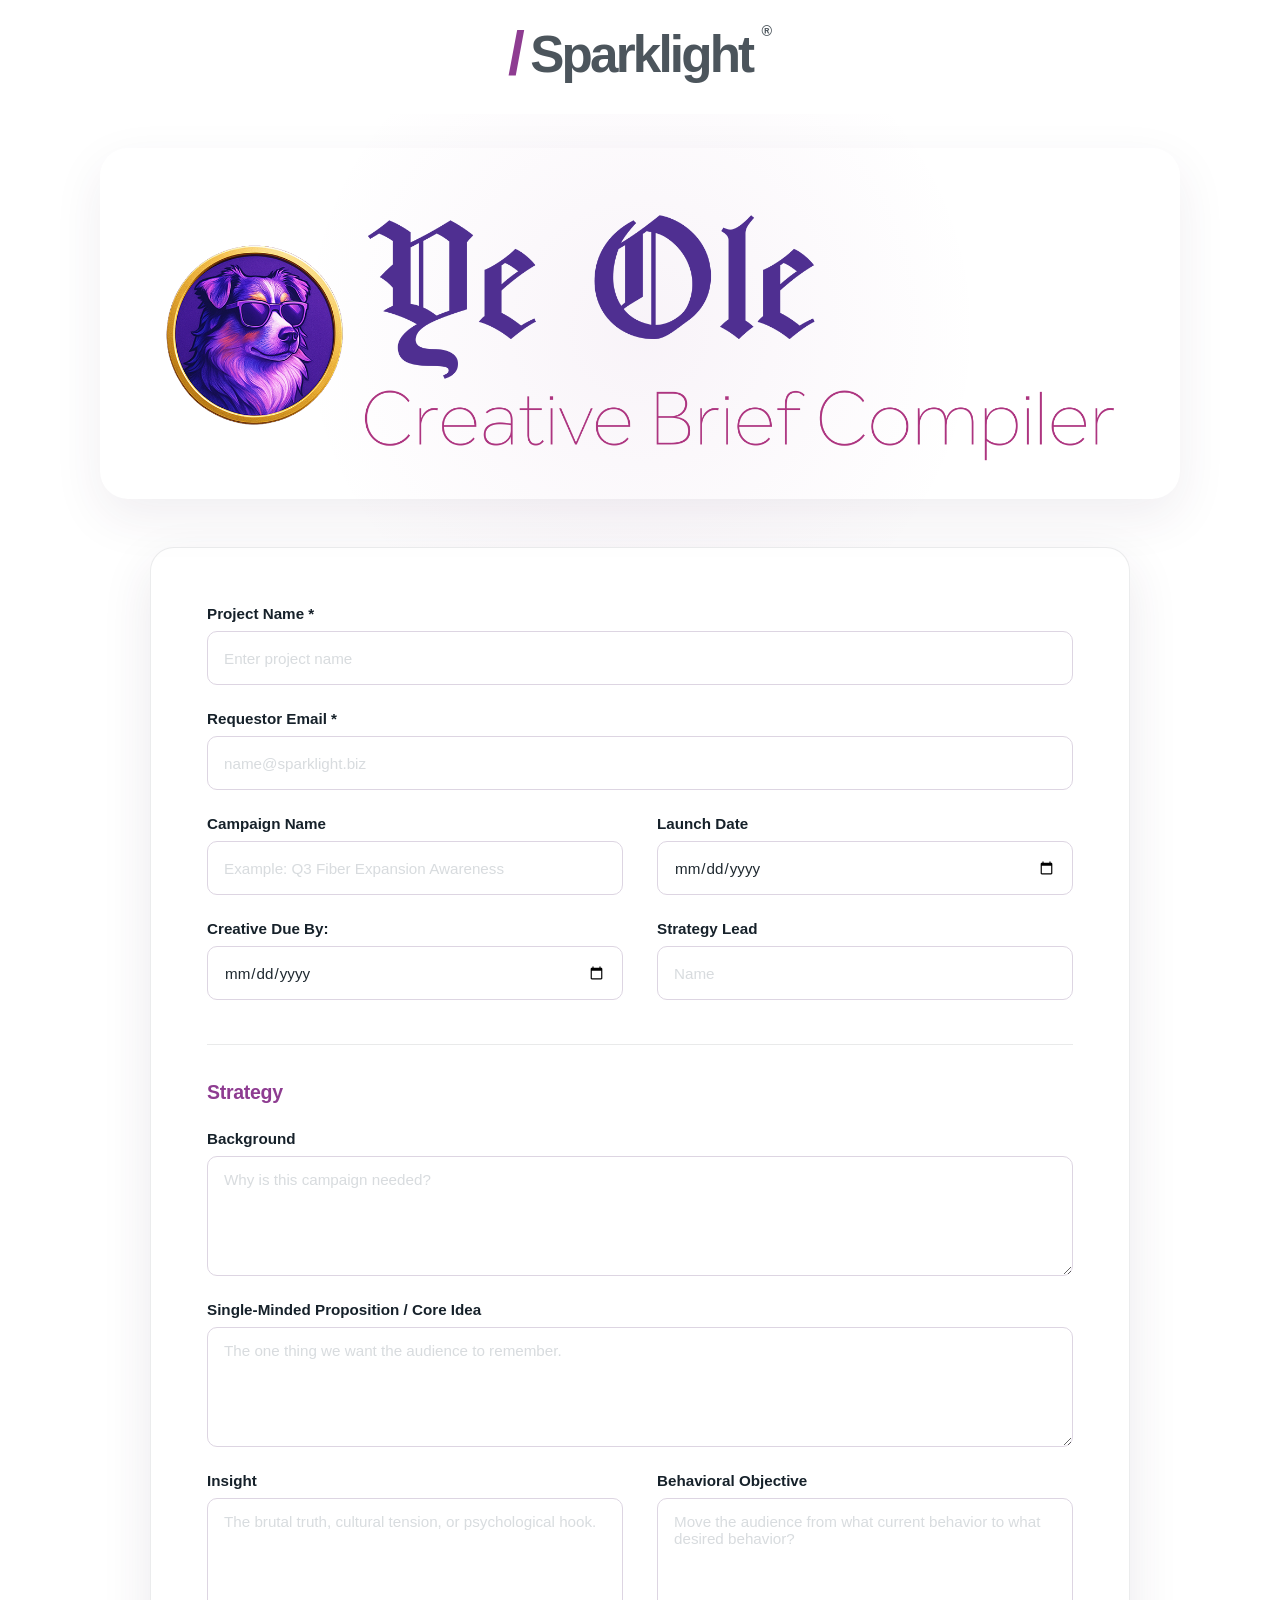
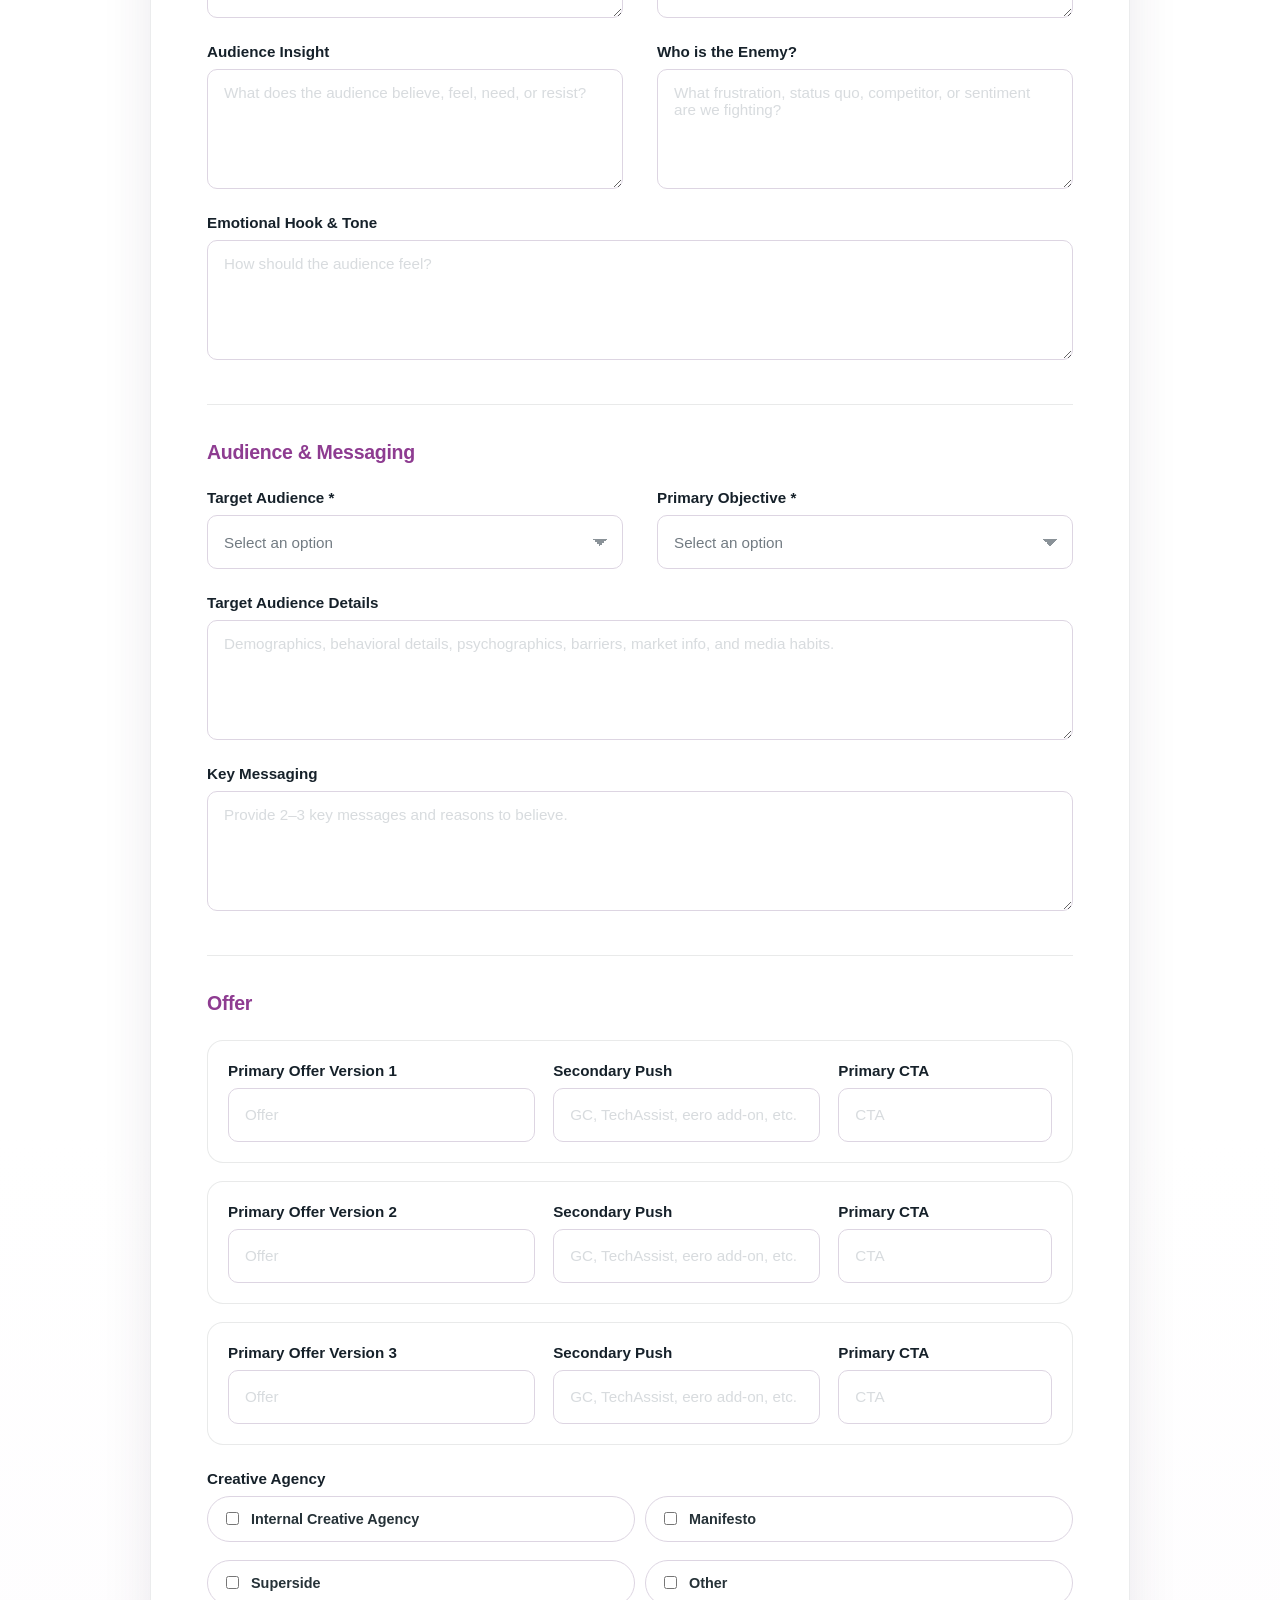
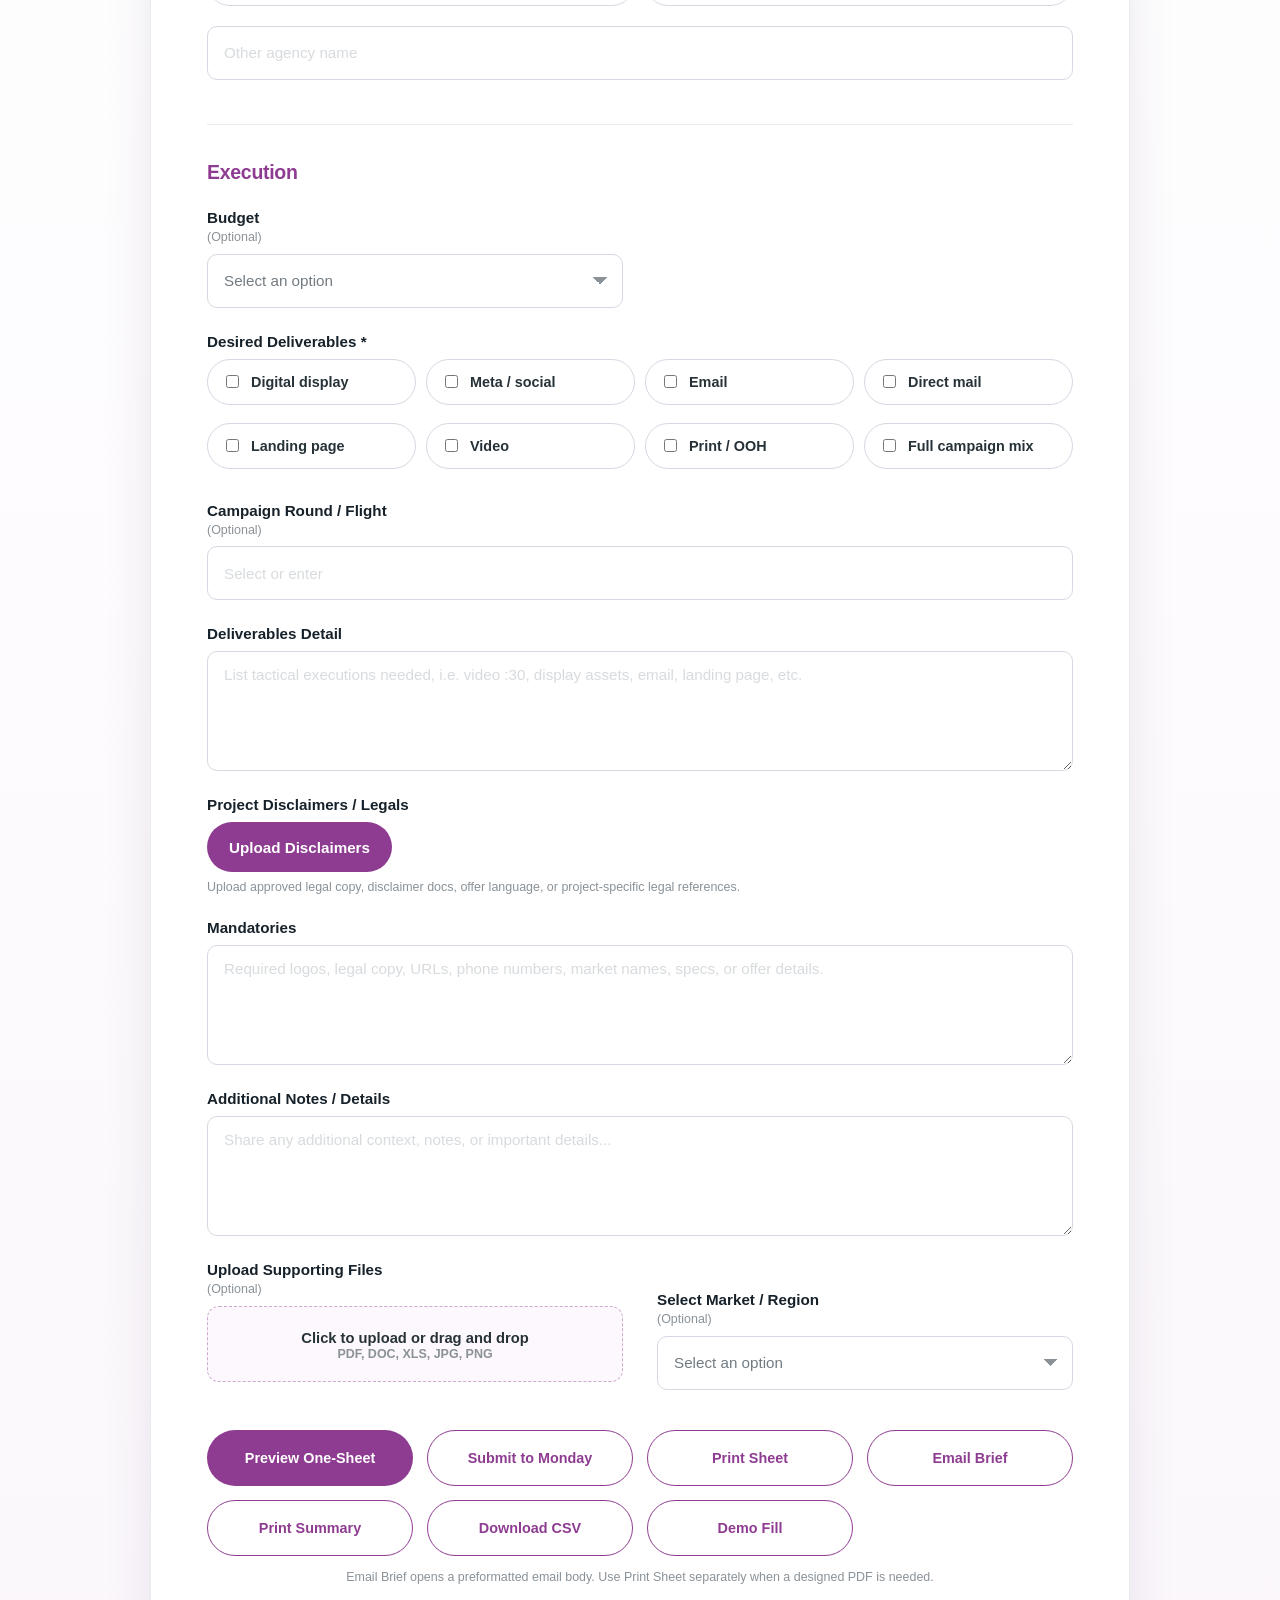
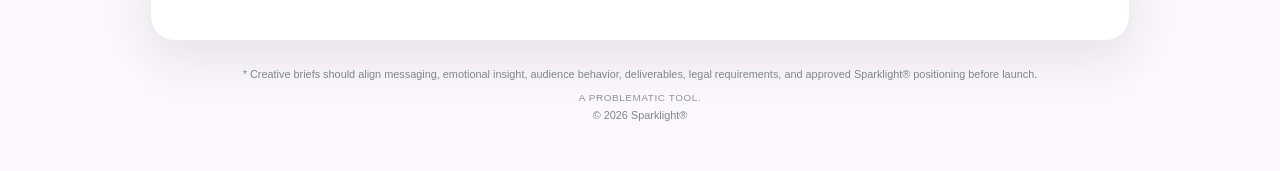
==== commit 2df1d554: "Add files via upload" ====
--- a/index.html
+++ b/index.html
@@ -4,7 +4,573 @@
 <meta charset="UTF-8">
 <meta name="viewport" content="width=device-width, initial-scale=1.0">
 <title>Ye Ole Creative Brief Compiler 2.0</title>
-<link rel="stylesheet" href="styles.css">
+<style>
+:root{
+  --sp-purple:#8e3c91;
+  --sp-purple-dark:#6f2f72;
+  --sp-ink:#263238;
+  --sp-muted:#6b747b;
+  --sp-line:#ddd5e2;
+  --sp-bg:#fbf7fc;
+  --sp-shadow:0 18px 50px rgba(61,43,71,.10);
+}
+
+*{box-sizing:border-box}
+
+body{
+  margin:0;
+  min-height:100vh;
+  font-family:Arial, Helvetica, sans-serif;
+  color:var(--sp-ink);
+  background:linear-gradient(180deg,#fff 0%,#fff 55%,#fbf7fc 100%);
+}
+
+.page{
+  width:min(1180px,100%);
+  margin:0 auto;
+  padding:24px 20px 44px;
+}
+
+.site-header{
+  min-height:82px;
+  display:flex;
+  align-items:center;
+  justify-content:center;
+  padding-bottom:30px;
+}
+
+.sparklight-logo{
+  width:min(260px,48vw);
+  height:auto;
+  display:block;
+}
+
+.sparklight-wordmark{
+  display:flex;
+  align-items:center;
+  justify-content:center;
+  gap:.16em;
+  color:#4c555c;
+  font-size:clamp(2rem,4vw,3.2rem);
+  font-weight:800;
+  line-height:1;
+  letter-spacing:-.055em;
+}
+
+.sparklight-slash{
+  color:var(--sp-purple);
+  font-size:1.18em;
+  font-weight:900;
+  transform:translateY(-.02em);
+}
+
+.sparklight-wordmark sup{
+  font-size:.28em;
+  letter-spacing:0;
+  margin-left:.06em;
+  align-self:flex-start;
+}
+
+.hero{
+  display:flex;
+  justify-content:center;
+  align-items:center;
+  padding:34px 0 48px;
+  background:radial-gradient(circle at center,rgba(142,60,145,.06),transparent 56%);
+}
+
+.hero-lockup-img{
+  width:min(960px,92%);
+  height:auto;
+  display:block;
+}
+
+.hero-lockup-img{
+  width:min(1080px,100%);
+  height:auto;
+  display:block;
+  margin:0 auto;
+  border-radius:28px;
+  box-shadow:0 18px 50px rgba(61,43,71,.08);
+}
+
+.form-card{
+  width:min(980px,100%);
+  margin:0 auto;
+  padding:clamp(32px,4.5vw,56px);
+  background:#fff;
+  border:1px solid rgba(38,50,56,.09);
+  border-radius:24px;
+  box-shadow:var(--sp-shadow);
+}
+
+.form-section{
+  margin-top:44px;
+  padding-top:36px;
+  border-top:1px solid rgba(38,50,56,.10);
+}
+
+.form-section:first-of-type{
+  margin-top:0;
+  padding-top:0;
+  border-top:0;
+}
+
+.section-title{
+  margin:0 0 24px;
+  color:var(--sp-purple);
+  font-size:1.22rem;
+  line-height:1.2;
+  font-weight:800;
+  letter-spacing:-.015em;
+}
+
+.grid{
+  display:grid;
+  grid-template-columns:repeat(2,minmax(0,1fr));
+  gap:24px 34px;
+}
+
+.field{display:flex;flex-direction:column}
+.field.full{grid-column:1/-1}
+
+label{
+  margin:0 0 8px;
+  color:#16212a;
+  font-size:.95rem;
+  line-height:1.25;
+  font-weight:800;
+}
+
+.hint{
+  display:block;
+  margin-top:3px;
+  color:#8a9298;
+  font-size:.78rem;
+  font-weight:400;
+}
+
+input,select,textarea{
+  width:100%;
+  min-height:54px;
+  padding:14px 16px;
+  border:1px solid var(--sp-line);
+  border-radius:10px;
+  background:#fff;
+  color:#1f2930;
+  font:inherit;
+  font-size:.95rem;
+  outline:none;
+  transition:border-color .18s ease,box-shadow .18s ease;
+}
+
+textarea{
+  min-height:120px;
+  resize:vertical;
+}
+
+input::placeholder,
+textarea::placeholder{
+  color:#aeb6bc;
+  opacity:.48;
+}
+
+select{
+  color:#727b82;
+  appearance:none;
+  background-image:
+    linear-gradient(45deg,transparent 50%,#8a9298 50%),
+    linear-gradient(135deg,#8a9298 50%,transparent 50%);
+  background-position:calc(100% - 22px) 50%,calc(100% - 15px) 50%;
+  background-size:7px 7px,7px 7px;
+  background-repeat:no-repeat;
+}
+
+input:focus,select:focus,textarea:focus{
+  border-color:var(--sp-purple);
+  box-shadow:0 0 0 4px rgba(142,60,145,.10);
+}
+
+.offer-grid{
+  display:grid;
+  grid-template-columns:1.15fr 1fr .8fr;
+  gap:18px;
+  align-items:end;
+  padding:20px;
+  margin-bottom:18px;
+  border:1px solid rgba(38,50,56,.10);
+  border-radius:16px;
+  background:#fff;
+}
+
+.choice-grid{
+  display:grid;
+  grid-template-columns:repeat(2,minmax(0,1fr));
+  gap:10px;
+}
+
+.deliverable-choice-grid{
+  grid-template-columns:repeat(4,minmax(0,1fr));
+}
+
+.choice-pill{
+  min-height:46px;
+  padding:12px 14px;
+  border:1px solid var(--sp-line);
+  border-radius:999px;
+  display:flex;
+  align-items:center;
+  gap:9px;
+  color:#263238;
+  font-size:.9rem;
+  font-weight:700;
+  background:#fff;
+  cursor:pointer;
+}
+
+.choice-pill input{
+  width:auto;
+  min-height:auto;
+  accent-color:var(--sp-purple);
+}
+
+.upload-row{
+  display:grid;
+  grid-template-columns:1fr 1fr;
+  gap:34px;
+  align-items:end;
+  margin-top:24px;
+}
+
+.file-box{
+  min-height:76px;
+  padding:16px;
+  display:flex;
+  align-items:center;
+  justify-content:center;
+  gap:14px;
+  text-align:center;
+  border:1.5px dashed rgba(142,60,145,.42);
+  border-radius:12px;
+  background:#fcf8fd;
+  color:var(--sp-purple);
+  cursor:pointer;
+}
+
+.file-box input{display:none}
+.file-box strong{display:block;color:#263238;font-size:.92rem}
+.file-box span{display:block;margin-top:4px;color:#8a9298;font-size:.78rem}
+
+.disclaimer-upload{
+  display:inline-flex;
+  width:max-content;
+  align-items:center;
+  justify-content:center;
+  min-height:50px;
+  padding:13px 22px;
+  border-radius:999px;
+  background:var(--sp-purple);
+  color:#fff;
+  font-weight:800;
+  cursor:pointer;
+  margin-bottom:0;
+}
+
+.disclaimer-upload input{display:none}
+
+.micro-note{
+  margin:8px 0 0;
+  color:#8a9298;
+  font-size:.78rem;
+}
+
+.actions{
+  display:grid;
+  grid-template-columns:repeat(4,1fr);
+  gap:14px;
+  margin-top:40px;
+}
+
+button{
+  min-height:56px;
+  padding:12px 16px;
+  border:1.5px solid var(--sp-purple);
+  border-radius:999px;
+  background:#fff;
+  color:var(--sp-purple);
+  font:inherit;
+  font-size:.9rem;
+  font-weight:800;
+  cursor:pointer;
+  transition:transform .18s ease,box-shadow .18s ease,background .18s ease;
+}
+
+button:hover{
+  transform:translateY(-1px);
+  box-shadow:0 12px 24px rgba(61,43,71,.10);
+}
+
+button.primary{
+  border-color:transparent;
+  background:var(--sp-purple);
+  color:#fff;
+}
+
+.email-helper{
+  margin:14px 0 0;
+  color:#8a9298;
+  font-size:.78rem;
+  text-align:center;
+}
+
+.executive-brief{
+  display:none;
+  width:min(980px,100%);
+  margin:44px auto 0;
+}
+
+.executive-brief.is-visible{display:block}
+
+.brief-sheet{
+  background:#fff;
+  border:1px solid rgba(38,50,56,.10);
+  border-radius:22px;
+  box-shadow:0 22px 58px rgba(61,43,71,.12);
+  padding:44px;
+}
+
+.brief-sheet-header{
+  display:flex;
+  justify-content:space-between;
+  gap:28px;
+  align-items:flex-start;
+  padding-bottom:24px;
+  border-bottom:4px solid var(--sp-purple);
+}
+
+.brief-eyebrow{
+  margin:0 0 8px;
+  color:var(--sp-purple);
+  font-size:.78rem;
+  font-weight:900;
+  letter-spacing:.12em;
+  text-transform:uppercase;
+}
+
+.brief-sheet-header h2{
+  margin:0;
+  color:#263238;
+  font-size:2.25rem;
+  line-height:1.04;
+  font-weight:900;
+  letter-spacing:-.045em;
+}
+
+.brief-meta{
+  margin:10px 0 0;
+  color:#667078;
+  font-size:.94rem;
+}
+
+.brief-logo{
+  width:170px;
+  height:auto;
+  object-fit:contain;
+}
+
+.brief-logo-wordmark{
+  color:#4c555c;
+  font-size:1.6rem;
+  font-weight:800;
+  letter-spacing:-.04em;
+  white-space:nowrap;
+}
+
+.brief-logo-wordmark .slash{
+  color:var(--sp-purple);
+  font-weight:900;
+}
+
+.brief-hero-row{
+  display:grid;
+  grid-template-columns:1.3fr 1fr;
+  gap:18px;
+  margin:26px 0;
+}
+
+.brief-callout{
+  padding:22px;
+  border-radius:18px;
+  background:var(--sp-purple);
+  color:#fff;
+}
+
+.brief-callout.secondary{
+  background:#f7eef9;
+  color:#263238;
+  border:1px solid rgba(142,60,145,.16);
+}
+
+.brief-callout span{
+  display:block;
+  margin-bottom:8px;
+  font-size:.75rem;
+  font-weight:900;
+  letter-spacing:.1em;
+  text-transform:uppercase;
+  opacity:.85;
+}
+
+.brief-callout p{
+  margin:0;
+  font-size:1.12rem;
+  line-height:1.35;
+  font-weight:700;
+}
+
+.brief-grid{
+  display:grid;
+  grid-template-columns:repeat(2,minmax(0,1fr));
+  gap:18px;
+}
+
+.brief-panel{
+  min-height:146px;
+  padding:20px;
+  border-radius:16px;
+  border:1px solid rgba(38,50,56,.10);
+  background:#fff;
+}
+
+.brief-panel.accent{
+  background:#fbf7fc;
+  border-color:rgba(142,60,145,.18);
+}
+
+.brief-panel h3{
+  margin:0 0 10px;
+  color:var(--sp-purple);
+  font-size:.9rem;
+  line-height:1.2;
+  font-weight:900;
+  letter-spacing:.02em;
+  text-transform:uppercase;
+}
+
+.brief-panel p,.brief-panel li{
+  margin:0;
+  color:#34424a;
+  font-size:.92rem;
+  line-height:1.55;
+}
+
+.brief-panel ul{
+  margin:0;
+  padding-left:18px;
+}
+
+.brief-sheet-footer{
+  display:grid;
+  grid-template-columns:1.4fr .6fr;
+  gap:18px;
+  margin-top:18px;
+  padding-top:20px;
+  border-top:1px solid rgba(38,50,56,.12);
+}
+
+.brief-sheet-footer strong{
+  display:block;
+  margin-bottom:6px;
+  color:var(--sp-purple);
+  font-size:.8rem;
+  font-weight:900;
+  letter-spacing:.08em;
+  text-transform:uppercase;
+}
+
+.brief-sheet-footer p{
+  margin:0;
+  color:#34424a;
+  font-size:.9rem;
+  line-height:1.5;
+}
+
+.footer{
+  width:min(980px,100%);
+  margin:26px auto 0;
+  text-align:center;
+  color:#7f878d;
+  font-size:.68rem;
+  line-height:1.45;
+}
+
+.footer p{margin:3px 0}
+.footer .tool-tag{margin-top:8px;font-size:.62rem;letter-spacing:.06em;text-transform:uppercase;color:#8d9296}
+
+.toast{
+  position:fixed;
+  left:50%;
+  bottom:20px;
+  transform:translateX(-50%) translateY(12px);
+  padding:13px 18px;
+  border-radius:999px;
+  background:#263238;
+  color:#fff;
+  box-shadow:0 14px 34px rgba(0,0,0,.20);
+  opacity:0;
+  pointer-events:none;
+  transition:.2s ease;
+  z-index:20;
+}
+
+.toast.show{
+  opacity:1;
+  transform:translateX(-50%) translateY(0);
+}
+
+@media(max-width:1100px){
+  .actions{grid-template-columns:repeat(2,1fr)}
+}
+
+@media(max-width:900px){
+  .page{padding:16px 14px 34px}
+  .hero-lockup-html{flex-direction:column;text-align:center;gap:18px;padding:30px 18px;min-height:auto}
+  
+  .site-header{min-height:64px;padding-bottom:22px}
+  .sparklight-logo{width:min(220px,58vw)}
+  .hero{padding:20px 0 30px}
+  .hero-lockup-img{width:min(720px,96%)}
+  .form-card{padding:28px 20px 32px;border-radius:22px}
+  .grid,.offer-grid,.upload-row,.actions,.brief-hero-row,.brief-grid,.brief-sheet-footer{grid-template-columns:1fr}
+  .choice-grid,.deliverable-choice-grid{grid-template-columns:1fr}
+  .form-section{margin-top:34px;padding-top:28px}
+  .section-title{margin-bottom:18px;font-size:1.08rem}
+  .brief-sheet{padding:28px 20px}
+  .brief-sheet-header{display:grid}
+  .brief-logo{width:140px}
+  .brief-sheet-header h2{font-size:1.9rem}
+}
+
+@media(max-width:480px){
+  .page{padding-left:10px;padding-right:10px}
+  .hero{padding:16px 0 22px}
+  .form-card{padding:24px 16px 28px;border-radius:18px}
+  input,select,textarea{min-height:52px;padding:13px 14px;font-size:.92rem}
+  label{font-size:.9rem}
+}
+
+@media print{
+  body{background:#fff}
+  .site-header,.hero,.form-card,.footer,.toast,.email-helper{display:none!important}
+  .page{width:100%;max-width:none;padding:0;margin:0}
+  .executive-brief{display:block!important;width:100%;margin:0}
+  .brief-sheet{box-shadow:none;border:0;border-radius:0;padding:.45in}
+  .brief-sheet-header h2{font-size:28pt}
+  .brief-callout p{font-size:12pt}
+  .brief-panel{break-inside:avoid;min-height:auto}
+  @page{size:letter;margin:.35in}
+}
+</style>
 </head>
 
 <body>
@@ -260,15 +826,15 @@
       </section>
 
       <div class="actions">
-        <button type="button" class="primary" onclick="submitBrief()">Submit Brief</button>
+       <button type="button" class="primary" onclick="generateExecutiveBrief()">Preview One-Sheet</button>
+        <button type="button" onclick="submitToMonday()">Submit to Monday</button>
+        <button type="button" onclick="printExecutiveBrief()">Print Sheet</button>
+       <button type="button" onclick="emailBrief()">Email Brief</button>
+        <button type="button" onclick="printSummary()">Print Summary</button>
+        <button type="button" onclick="downloadCsv()">Download CSV</button>
         <button type="button" onclick="fillDemoData()">Demo Fill</button>
-        <button type="button" onclick="downloadCsv()">Download CSV</button>
-        <button type="button" onclick="copyBrief()">Copy Brief</button>
-        <button type="button" onclick="generateExecutiveBrief()">Preview One-Sheet</button>
-        <button type="button" onclick="printExecutiveBrief()">Print Sheet</button>
-        <button type="button" onclick="printSummary()">Print Summary</button>
-        <button type="button" onclick="submitToMonday()">Submit to Monday</button>
-        <button type="button" onclick="emailBrief()">Email Brief</button>
+ 
+      
       </div>
       <p class="email-helper">Email Brief opens a preformatted email body. Use Print Sheet separately when a designed PDF is needed.</p>
     </form>
@@ -318,7 +884,7 @@
 <div id="toast" class="toast">Ready.</div>
 
 <script>
-const MONDAY_API_TOKEN = "PASTE_YOUR_MONDAY_API_TOKEN_HERE";
+const MONDAY_API_TOKEN = "eyJhbGciOiJIUzI1NiJ9.eyJ0aWQiOjY1NjAyNDg0OCwiYWFpIjoxMSwidWlkIjozMzI3MTkwOCwiaWFkIjoiMjAyNi0wNS0wOFQyMDo0MDo0Mi4wMDBaIiwicGVyIjoibWU6d3JpdGUiLCJhY3RpZCI6OTc4MzI3MSwicmduIjoidXNlMSJ9.I9yOuHDYuQVxajlGjFYVTKdzDB-eEhK-qNtzrJYHBV0";
 const MONDAY_BOARD_ID = 18412398738;
 const hiddenRecipient = "Farrellt@sparklight.biz";
 
@@ -464,237 +1030,72 @@
   navigator.clipboard.writeText(getBriefText()).then(() => showToast("Brief copied."));
 }
 
-function emailBrief() {
-
-  const form = getFormData();
-
-  const subject = encodeURIComponent(
-
-    `Creative Brief – ${form.projectName || 'Untitled Project'}`
-
-  );
-
-  const emailBody = `
-
-YE OLE CREATIVE BRIEF COMPILER
-
-======================================
-
-PROJECT NAME
-
-${form.projectName || ''}
-
-CAMPAIGN NAME
-
-${form.campaignTimeline || ''}
-
-LAUNCH DATE
-
-${form.launchDate || ''}
-
-CREATIVE DUE BY
-
-${form.dueBy || ''}
-
-REQUESTOR EMAIL
-
-${form.requestorEmail || ''}
-
-PRIMARY OBJECTIVE
-
-${form.primaryObjective || ''}
-
-BACKGROUND
-
-${form.background || ''}
-
-SINGLE-MINDED PROPOSITION
-
-${form.smp || ''}
-
-TARGET AUDIENCE
-
-${form.targetAudience || ''}
-
-TARGET AUDIENCE DETAILS
-
-${form.targetAudienceDetails || ''}
-
-INSIGHT
-
-${form.insight || ''}
-
-BEHAVIOR SHIFT
-
-${form.behaviorObjective || ''}
-
-ENEMY / TENSION
-
-${form.enemy || ''}
-
-EMOTIONAL HOOK & TONE
-
-${form.emotionalTone || ''}
-
-KEY MESSAGING
-
-${form.keyMessaging || ''}
-
---------------------------------------
-
-OFFERS
-
---------------------------------------
-
-OFFER 1
-
-Offer:
-
-${form.offer1 || ''}
-
-Secondary Push:
-
-${form.push1 || ''}
-
-CTA:
-
-${form.cta1 || ''}
-
-OFFER 2
-
-Offer:
-
-${form.offer2 || ''}
-
-Secondary Push:
-
-${form.push2 || ''}
-
-CTA:
-
-${form.cta2 || ''}
-
-OFFER 3
-
-Offer:
-
-${form.offer3 || ''}
-
-Secondary Push:
-
-${form.push3 || ''}
-
-CTA:
-
-${form.cta3 || ''}
-
---------------------------------------
-
-CREATIVE AGENCY
-
-${form.creativeAgency || ''}
-
-DESIRED DELIVERABLES
-
-${form.deliverables || ''}
-
-DELIVERABLE DETAILS
-
-${form.deliverableDetails || ''}
-
-MANDATORIES / LEGALS
-
-${form.mandatories || ''}
-
-ADDITIONAL NOTES
-
-${form.additionalNotes || ''}
-
-MARKET / REGION
-
-${form.market || ''}
-
-======================================
-
-© 2026 Sparklight® — A Problematic Tool.
-
-`;
-
-  const mailtoLink =
-
-    `mailto:?subject=${subject}&body=${encodeURIComponent(emailBody)}`;
-
-  window.location.href = mailtoLink;
-
-}
+function addEmailSection(lines, title, value){
+  const cleanValue = String(value || "").trim();
+  if(!cleanValue) return;
+
+  lines.push("");
+  lines.push(title);
+  lines.push("-".repeat(title.length));
+  lines.push(cleanValue);
+}
+
+function emailBrief(){
+  if(!validateBrief()) return;
 
   const projectName = val("projectName", "New Project");
   const subject = encodeURIComponent("Creative Brief Submission: " + projectName);
-  const body = encodeURIComponent(
-`YE OLE CREATIVE BRIEF COMPILER
-
-PROJECT
-${projectName}
-
-Requestor: ${val("requestorEmail","")}
-Campaign Name: ${val("timeline")}
-Launch Date: ${formatDate(val("launchDate", "")) || "Not provided"}
-Creative Due By: ${formatDate(val("dueBy", "")) || "Not provided"}
-Market / Region: ${val("market")}
-Strategy Lead: ${val("strategyLead")}
-Creative Agency: ${agencyValue() || "Not provided"}
-
-OBJECTIVE
-${val("objective")}
-
-THE BIG IDEA
-${val("smp")}
-
-BACKGROUND
-${val("background")}
-
-AUDIENCE
-${val("targetAudienceType")}
-${val("targetAudience")}
-
-INSIGHT
-${val("insight")}
-
-BEHAVIOR SHIFT
-${val("behavior")}
-
-ENEMY / TENSION
-${val("enemy")}
-
-EMOTIONAL HOOK & TONE
-${val("tone")}
-
-KEY MESSAGING
-${val("keyMessaging")}
-
-OFFERS
-1. ${val("offer1","")} | ${val("secondary1","")} | ${val("cta1","")}
-2. ${val("offer2","")} | ${val("secondary2","")} | ${val("cta2","")}
-3. ${val("offer3","")} | ${val("secondary3","")} | ${val("cta3","")}
-
-DELIVERABLES
-${deliverableValue() || "Not provided"}
-
-DELIVERABLE DETAILS
-${val("deliverables")}
-
-MANDATORIES / LEGALS
-${val("mandatories")}
-
-ADDITIONAL NOTES
-${val("additionalNotes")}
-
-—
-© 2026 Sparklight®
-A Problematic Tool.`
+
+  const lines = [];
+
+  lines.push("YE OLE CREATIVE BRIEF COMPILER");
+  lines.push("======================================");
+
+  addEmailSection(lines, "PROJECT NAME", projectName);
+  addEmailSection(lines, "CAMPAIGN NAME", val("timeline", ""));
+  addEmailSection(lines, "LAUNCH DATE", formatDate(val("launchDate", "")) || "Not provided");
+  addEmailSection(lines, "CREATIVE DUE BY", formatDate(val("dueBy", "")) || "Not provided");
+  addEmailSection(lines, "REQUESTOR EMAIL", val("requestorEmail", ""));
+  addEmailSection(lines, "MARKET / REGION", val("market", ""));
+  addEmailSection(lines, "STRATEGY LEAD", val("strategyLead", ""));
+  addEmailSection(lines, "CREATIVE AGENCY", agencyValue() || "Not provided");
+
+  addEmailSection(lines, "PRIMARY OBJECTIVE", val("objective", ""));
+  addEmailSection(lines, "BACKGROUND", val("background", ""));
+  addEmailSection(lines, "SINGLE-MINDED PROPOSITION / CORE IDEA", val("smp", ""));
+
+  addEmailSection(
+    lines,
+    "AUDIENCE",
+    `${val("targetAudienceType", "")}\n${val("targetAudience", "")}`.trim()
   );
 
-  window.location.href = `mailto:${hiddenRecipient}?subject=${subject}&body=${body}`;
+  addEmailSection(lines, "INSIGHT", val("insight", ""));
+  addEmailSection(lines, "BEHAVIOR SHIFT", val("behavior", ""));
+  addEmailSection(lines, "ENEMY / TENSION", val("enemy", ""));
+  addEmailSection(lines, "EMOTIONAL HOOK & TONE", val("tone", ""));
+  addEmailSection(lines, "KEY MESSAGING", val("keyMessaging", ""));
+
+  const offerText = [
+    `1. Offer: ${val("offer1", "")}\n   Secondary Push: ${val("secondary1", "")}\n   CTA: ${val("cta1", "")}`,
+    `2. Offer: ${val("offer2", "")}\n   Secondary Push: ${val("secondary2", "")}\n   CTA: ${val("cta2", "")}`,
+    `3. Offer: ${val("offer3", "")}\n   Secondary Push: ${val("secondary3", "")}\n   CTA: ${val("cta3", "")}`
+  ].join("\n\n");
+
+  addEmailSection(lines, "OFFERS", offerText);
+  addEmailSection(lines, "DESIRED DELIVERABLES", deliverableValue() || "Not provided");
+  addEmailSection(lines, "DELIVERABLE DETAILS", val("deliverables", ""));
+  addEmailSection(lines, "MANDATORIES / LEGALS", val("mandatories", ""));
+  addEmailSection(lines, "ADDITIONAL NOTES", val("additionalNotes", ""));
+
+  lines.push("");
+  lines.push("======================================");
+  lines.push("© 2026 Sparklight® — A Problematic Tool.");
+
+  const emailBody = lines.join("\r\n");
+
+  window.location.href =
+    `mailto:${hiddenRecipient}?subject=${subject}&body=${encodeURIComponent(emailBody)}`;
 }
 
 function submitBrief(){
